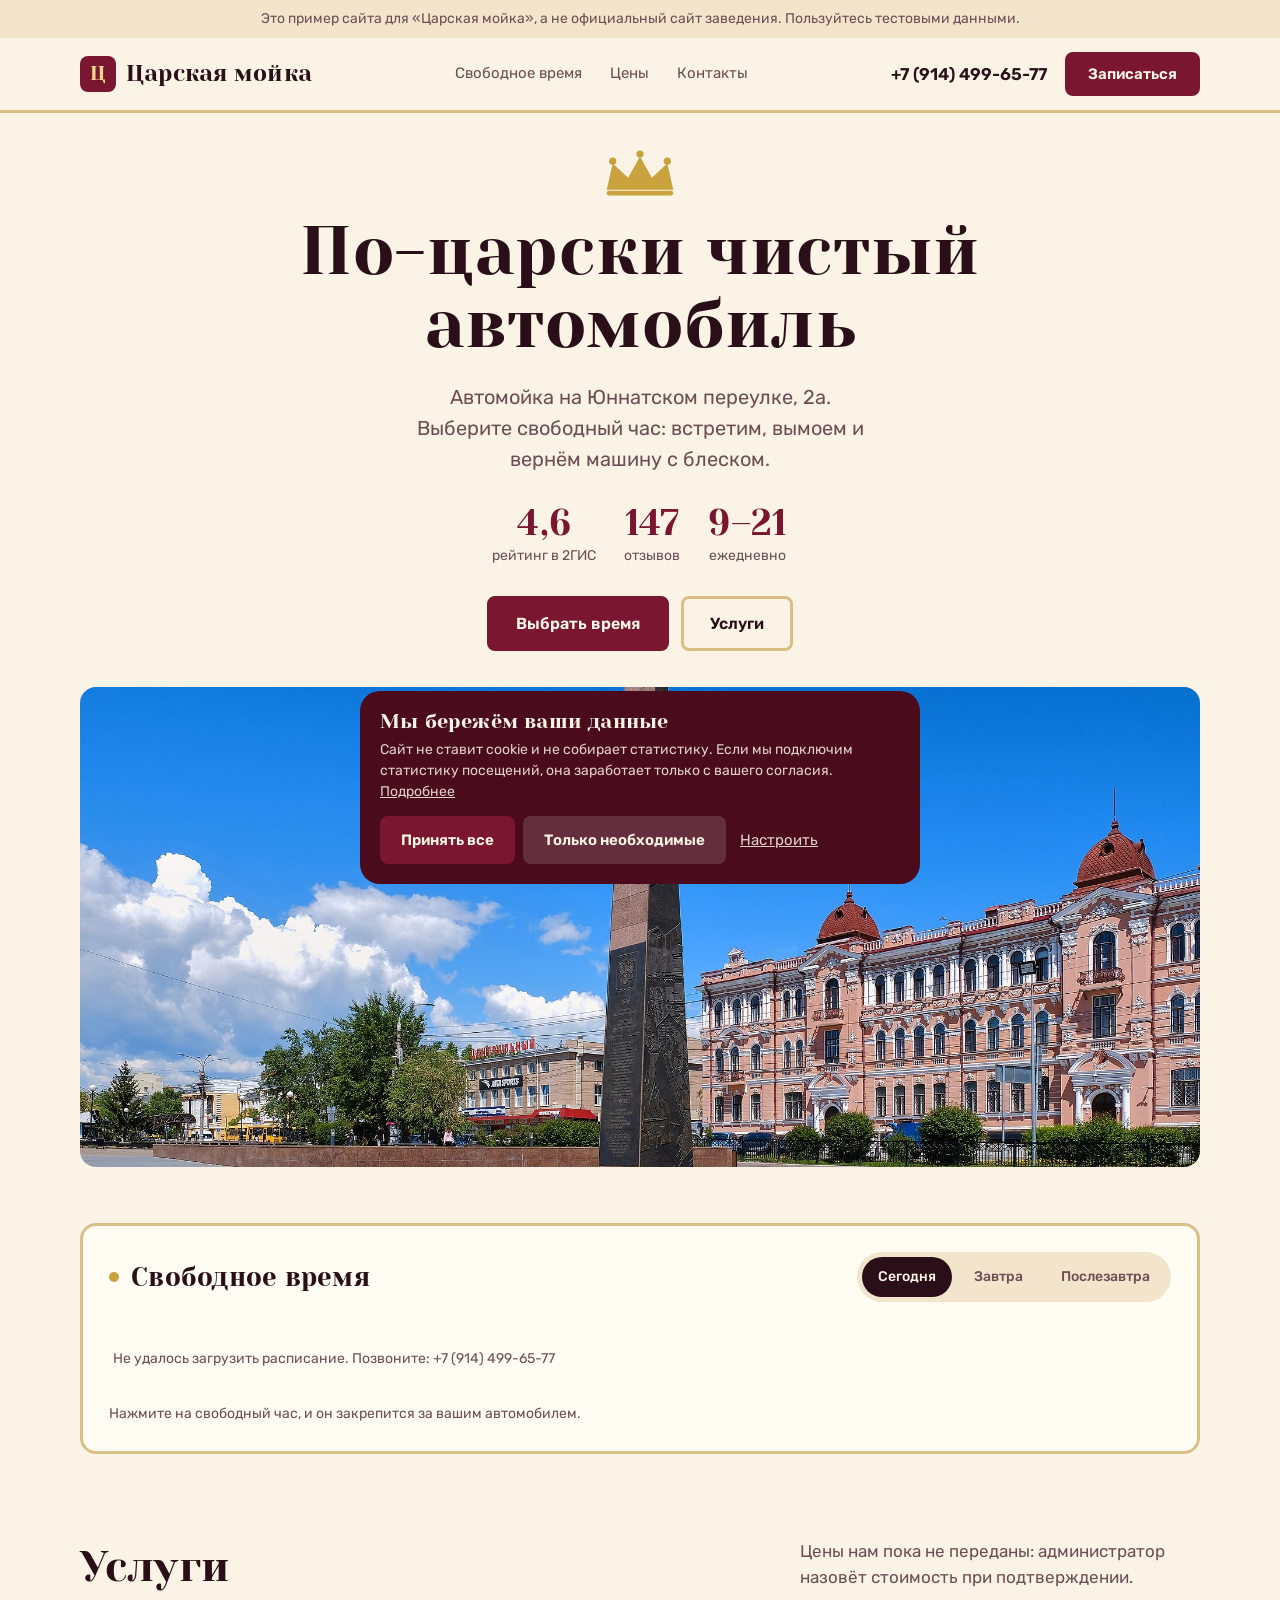
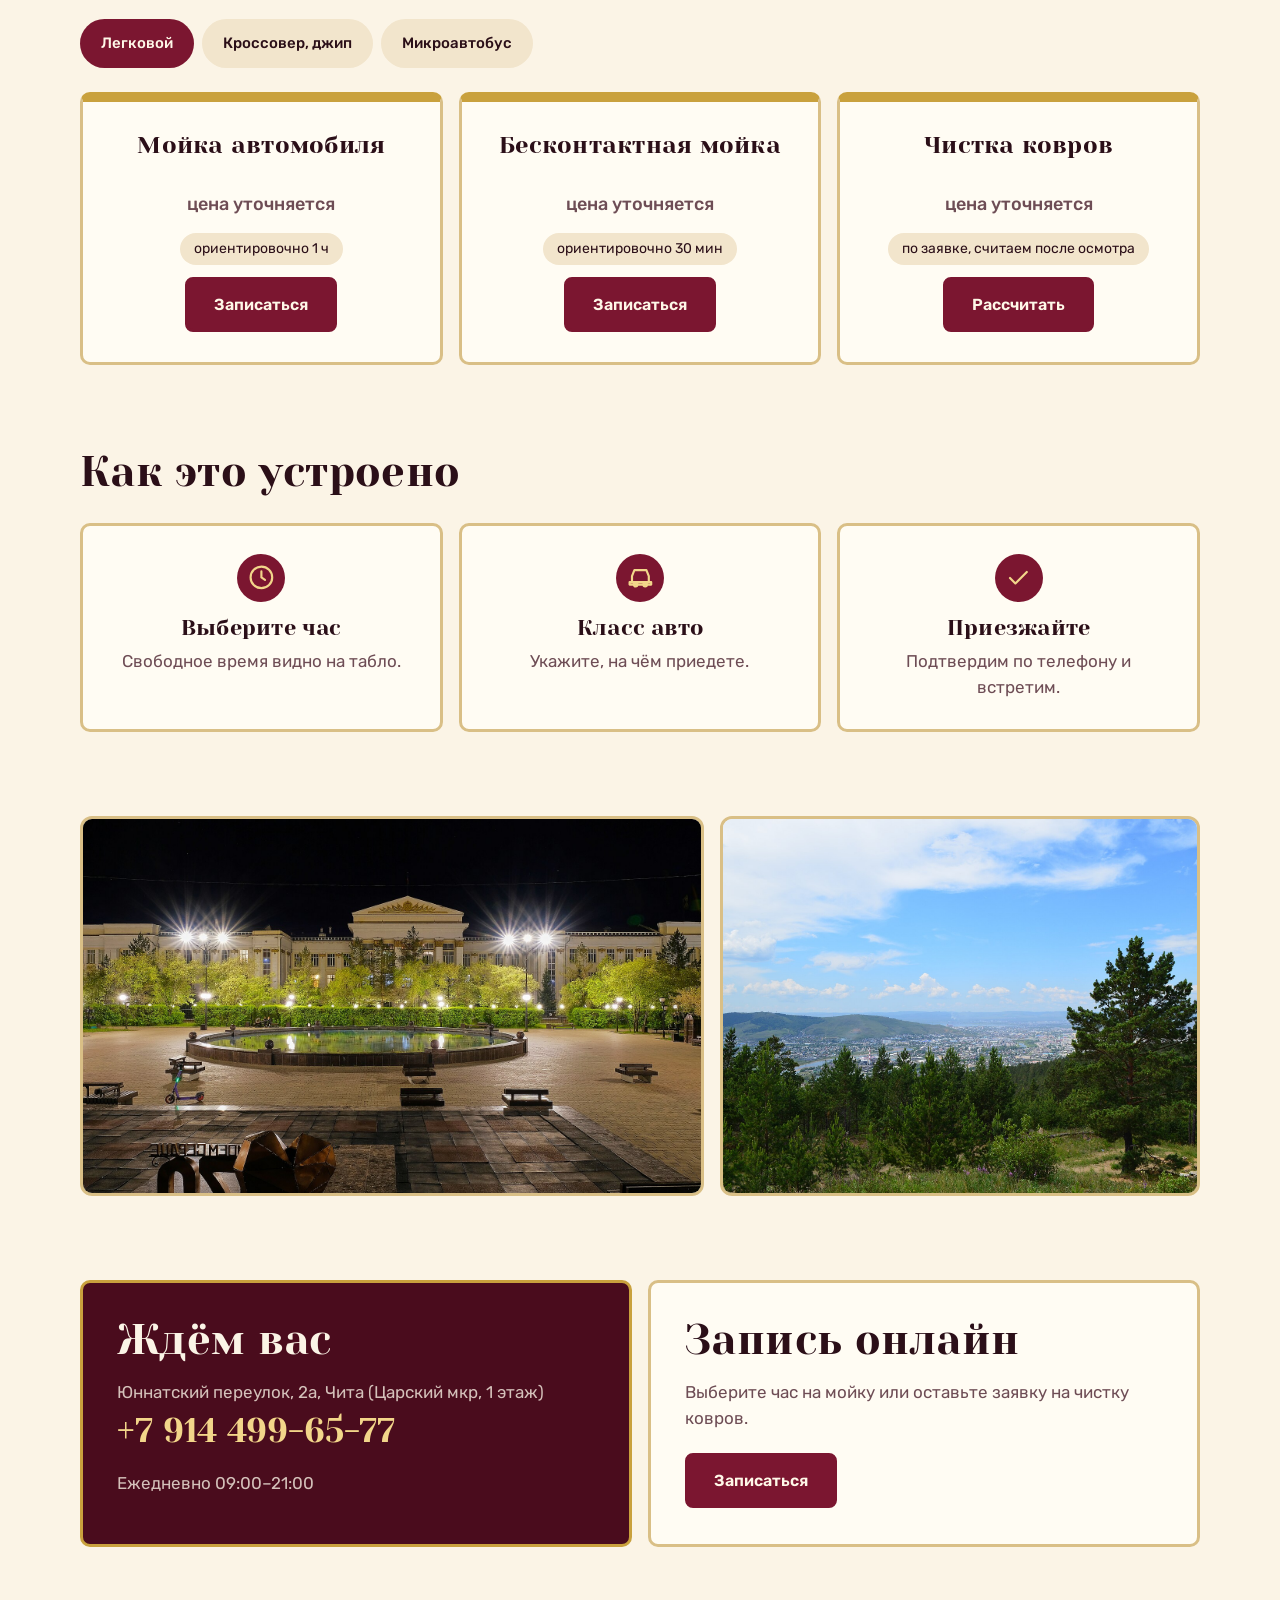
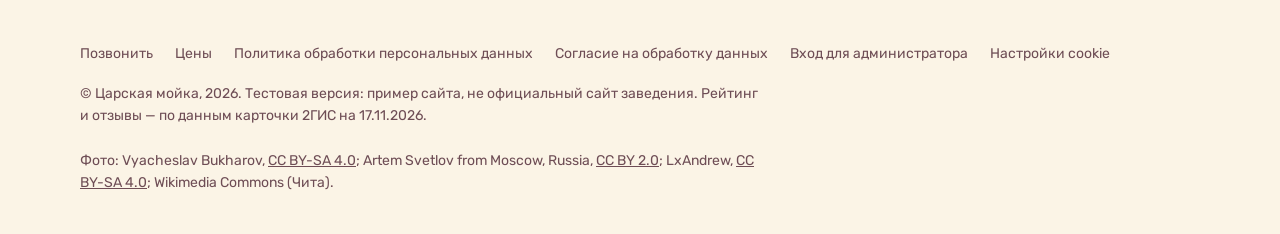
==== index.html @ 9b89b6b7 "Пример сайта с онлайн-записью Co-Authored-By: Claude Sonnet 5.5 <noreply@anthropic.com>" ====
<!DOCTYPE html>
<html lang="ru">
<head>
<meta name="robots" content="noindex">
<meta charset="utf-8">
<!-- Странице можно грузить только свои файлы, обращаться только к Worker и (после согласия на cookie) к Метрике -->
<meta http-equiv="Content-Security-Policy" content="default-src 'self'; script-src 'self' 'unsafe-inline' https://mc.yandex.ru https://yastatic.net; style-src 'self' 'unsafe-inline'; img-src 'self' data: https://mc.yandex.ru https://mc.yandex.com; font-src 'self'; connect-src 'self' https://tsarskaya-zayavki.kenny-ki.workers.dev https://mc.yandex.ru https://mc.yandex.com; frame-src 'none'; object-src 'none'; base-uri 'self'; form-action 'self'">
<meta name="referrer" content="strict-origin-when-cross-origin">
<meta name="viewport" content="width=device-width, initial-scale=1">
<title>Царская мойка в Чите — автомойка на Юннатском переулке, 2а</title>
<meta name="description" content="Царская мойка в Чите, Юннатский переулок, 2а. Мойка автомобиля, бесконтактная мойка, чистка ковров. Ежедневно с 9:00 до 21:00, запись онлайн.">
<meta name="theme-color" content="#fbf4e6">
<link rel="icon" href="data:image/svg+xml,%3Csvg%20xmlns%3D%22http%3A%2F%2Fwww.w3.org%2F2000%2Fsvg%22%20viewBox%3D%220%200%2064%2064%22%3E%3Crect%20width%3D%2264%22%20height%3D%2264%22%20rx%3D%2214%22%20fill%3D%22%237b1630%22%2F%3E%3Ctext%20x%3D%2232%22%20y%3D%2243%22%20text-anchor%3D%22middle%22%20font-size%3D%2230%22%20font-family%3D%22Arial%2Csans-serif%22%20font-weight%3D%22700%22%20fill%3D%22%23fff8e8%22%3E%D0%A6%3C%2Ftext%3E%3C%2Fsvg%3E">
<link rel="stylesheet" href="fonts/fonts.css">
<style>
:root{--bg:#fbf4e6;--surface:#fffcf3;--soft:#f2e5cc;--ink:#2b0f18;--mute:#6e4d55;--accent:#7b1630;--on-accent:#fff8e8;--accent-soft:#f3d9de;--line:#d9bf86;--dark:#4a0c1d;--on-dark:#fbf4e6;--live:#c9a13d;--scrim:rgba(43,15,24,.62);--ov:rgba(43,15,24,.5);--r:10px;--rs:8px;--rm:8px;--rl:16px;--rb:8px;--bw:3px;--dw:400;--dtrack:.01em;--dcase:none;--accent-h:#5f0f24;--accent-t:#7b1630;--live-a:#c9a13de6;--display:'Yeseva One',Georgia,serif;--text:Rubik,system-ui,sans-serif}
/* Общая основа сайтов «Чита»: всё управляется переменными темы. Оформление, шрифты и композицию каждый сайт задаёт сам. */
*{box-sizing:border-box;margin:0}
[hidden]{display:none!important}
html{scroll-behavior:smooth;scroll-padding-top:84px;-webkit-text-size-adjust:100%}
body{background:var(--bg);color:var(--ink);font:400 17px/1.55 var(--text);-webkit-font-smoothing:antialiased;overflow-x:hidden}
body.lock{overflow:hidden}
img{display:block;width:100%;height:100%;object-fit:cover}
a{color:inherit;text-decoration:none}
button,input,select,textarea{font:inherit;color:inherit}
:focus-visible{outline:3px solid var(--accent);outline-offset:3px}
::selection{background:var(--accent-soft)}
.skip{position:absolute;left:-9999px}.skip:focus{left:16px;top:8px;z-index:99;background:var(--ink);color:var(--bg);padding:8px 14px;border-radius:999px}
.wrap{max-width:1160px;margin:0 auto;padding:0 20px}
h1,h2,h3{font-family:var(--display);font-weight:var(--dw);letter-spacing:var(--dtrack);text-transform:var(--dcase);line-height:1.1}
h1{font-size:clamp(38px,6vw,68px)}
h2{font-size:clamp(28px,4vw,42px)}
.btn{display:inline-flex;align-items:center;justify-content:center;gap:8px;border:var(--bw) solid var(--accent);cursor:pointer;font:600 16px var(--text);padding:15px 26px;min-height:48px;border-radius:var(--rb);background:var(--accent);color:var(--on-accent);transition:transform .2s,background .2s,color .2s}
.btn:hover{background:var(--accent-h);border-color:var(--accent-h);transform:translateY(-2px)}
.btn:disabled{opacity:.6;cursor:default;transform:none}
.btn.soft{background:transparent;color:var(--ink);border-color:var(--line)}
.btn.soft:hover{background:var(--soft);border-color:var(--ink)}
.live{display:inline-block;width:10px;height:10px;border-radius:50%;background:var(--live);animation:pulse 2s infinite;flex:none}
@keyframes pulse{0%{box-shadow:0 0 0 0 var(--live-a)}70%,100%{box-shadow:0 0 0 10px transparent}}
.ic{width:1.2em;height:1.2em;fill:none;stroke:currentColor;stroke-width:1.8;stroke-linecap:round;stroke-linejoin:round;flex:none}

/* плашка тестовой версии */
.demo{background:var(--soft);font-size:14px;text-align:center;padding:8px 20px;color:var(--mute)}

/* шапка */
header{position:sticky;top:0;z-index:40;background:var(--bg)}
.nav{display:flex;align-items:center;justify-content:space-between;height:72px;gap:16px}
.logo{display:flex;align-items:center;gap:10px;font:var(--dw) 24px var(--display);text-transform:var(--dcase);letter-spacing:var(--dtrack)}
.logo i{min-width:36px;height:36px;padding:0 6px;border-radius:var(--rm);background:var(--accent);color:var(--on-accent);display:grid;place-items:center;font-style:normal;font-size:17px;position:relative}
nav{display:flex;gap:28px;color:var(--mute);font-size:15px}
nav a:hover{color:var(--ink)}
.nav-r{display:flex;align-items:center;gap:18px}
.nav-r .btn{padding:10px 20px;font-size:15px;min-height:44px}
.tel{font-weight:600}
@media(max-width:860px){nav{display:none}}
@media(max-width:520px){.tel{display:none}}

/* общие блоки */
main section,main .board{margin-bottom:84px}
.head{display:flex;justify-content:space-between;align-items:end;gap:20px;flex-wrap:wrap;margin-bottom:28px}
.head p{color:var(--mute);max-width:400px}

/* первый экран: варианты */
.hero{padding:36px 0 56px}
.hero .lead{color:var(--mute);font-size:19px;margin:20px 0 30px;max-width:480px}
.hero .cta{display:flex;gap:12px;flex-wrap:wrap}
.hero .pic{overflow:hidden;background:var(--soft);border-radius:var(--rl)}
.hero.v-split{display:grid;grid-template-columns:1.05fr .95fr;gap:40px;align-items:center}
.hero.v-split .pic{aspect-ratio:4/3.4}
@media(max-width:820px){.hero.v-split{grid-template-columns:1fr;padding-top:12px;gap:24px}.hero.v-split .pic{order:-1;aspect-ratio:16/11}}
.hero.v-full{position:relative;display:grid;align-items:end;min-height:min(78vh,640px);padding:0;border-radius:var(--rl);overflow:hidden;color:var(--on-dark);margin-top:8px}
.hero.v-full{margin-bottom:56px}
.hero.v-full .pic{position:absolute;inset:0;border-radius:0}
.hero.v-full .pic::after{content:"";position:absolute;inset:0;background:var(--ov)}
.hero.v-full .in{position:relative;z-index:1;padding:clamp(24px,5vw,56px);max-width:760px}
.hero.v-full .lead{color:inherit;opacity:.9}
.hero.v-center{text-align:center}
.hero.v-center .in{max-width:800px;margin:0 auto 36px}
.hero.v-center .lead{margin-left:auto;margin-right:auto}
.hero.v-center .cta{justify-content:center}
.hero.v-center .pic{aspect-ratio:21/9}
@media(max-width:700px){.hero.v-center .pic{aspect-ratio:4/3}}

/* свободное время */
.board{background:var(--soft);border-radius:var(--rl);padding:26px}
.board-top{display:flex;justify-content:space-between;align-items:center;gap:16px;flex-wrap:wrap;margin-bottom:18px}
.board h2{font-size:26px;display:flex;align-items:center;gap:12px}
.tabs{display:flex;gap:6px;background:var(--surface);padding:5px;border-radius:999px;overflow-x:auto;scrollbar-width:none}
.tabs button{border:0;background:none;cursor:pointer;font-weight:500;font-size:14px;min-height:40px;padding:8px 16px;border-radius:999px;color:var(--mute);white-space:nowrap}
.tabs button[aria-pressed="true"]{background:var(--ink);color:var(--bg)}
/* все часы в одной строке: на компьютере делят ширину поровну, на узком экране лента листается (колёсико, перетаскивание, полоса прокрутки) */
.hours{--hg:10px;display:flex;flex-wrap:nowrap;gap:var(--hg);overflow-x:auto;scrollbar-width:thin;padding-bottom:6px;cursor:grab;-webkit-overflow-scrolling:touch}
.hours > .hour{flex:1 1 0;min-width:68px;max-width:130px}
.hours > .hour:first-child{margin-left:auto}
.hours > .hour:last-child{margin-right:auto}
.hours.drag{cursor:grabbing}
.hours.drag .hour{pointer-events:none}
.hour{border:0;font:600 18px var(--display);letter-spacing:.5px;padding:16px 0;border-radius:var(--rs);text-align:center;background:transparent;color:var(--mute);opacity:.75}
.hour.busy{text-decoration:line-through}
.hour.past{opacity:.4} /* прошедший час: бледный, без зачёркивания — не путать с занятым */
.hour.wait{text-decoration:none}
.hour.free{background:var(--surface);color:var(--accent-t);cursor:pointer;opacity:1;transition:transform .2s,background .2s,color .2s}
.hour.free:hover,.hour.free:focus-visible{background:var(--accent);color:var(--on-accent);transform:translateY(-3px)}
.board .note{margin-top:14px;color:var(--mute);font-size:14px}
.hours > p,.hours > .wait:only-child{flex:1 1 100%;max-width:none;margin:0;text-align:left;padding:16px 4px;margin:0;font:400 16px var(--text);text-decoration:none}
@media(max-width:600px){.board{padding:20px 16px}}
/* вид табло: rows — прямоугольные клетки с жирной рамкой, bar — сплошная шкала */
[data-bstyle="rows"] .hour{border:var(--bw) solid var(--ink);border-radius:var(--rs);opacity:1;color:var(--mute)}
[data-bstyle="rows"] .hour.free{border-color:var(--ink)}
[data-bstyle="rows"] .hour.past,[data-bstyle="rows"] .hour.busy{border-color:var(--line)}
[data-bstyle="bar"] .hours{--hg:0px;border:var(--bw) solid var(--ink);border-radius:var(--rs);padding-bottom:0;background:var(--surface)}
[data-bstyle="bar"] .hour{border-radius:0;border-right:var(--bw) solid var(--line);padding:18px 0}
[data-bstyle="bar"] .hour.free{background:var(--accent);color:var(--on-accent)}
[data-bstyle="bar"] .hour.free:hover{background:var(--ink);color:var(--bg);transform:none}

/* цены */
.chips{display:flex;gap:8px;flex-wrap:wrap;margin-bottom:24px}
.chips button{border:var(--bw) solid transparent;cursor:pointer;font-weight:500;font-size:15px;min-height:44px;padding:10px 18px;border-radius:999px;background:var(--soft);transition:background .2s}
.chips button:hover{background:var(--line)}
.chips button[aria-pressed="true"]{background:var(--accent);color:var(--on-accent)}
.plans{display:grid;grid-template-columns:repeat(auto-fit,minmax(var(--plan-min,280px),1fr));gap:16px}
.plan{border-radius:var(--r);padding:30px;background:var(--soft);display:flex;flex-direction:column;gap:12px}
.plan.alt{background:var(--accent-soft)}
.plan h3{font-size:24px}
.plan .price{font:var(--dw) 46px/1.1 var(--display);letter-spacing:var(--dtrack)}
.plan .price .cur{font-size:.5em;color:var(--mute)}
.plan .price .from{font-size:.4em;color:var(--mute);margin-right:2px}
.plan .price .ask{font:500 20px var(--text);color:var(--mute);letter-spacing:0;text-transform:none}
.plan p{color:var(--mute)}
.plan .time{display:inline-block;align-self:flex-start;background:var(--surface);border-radius:999px;padding:5px 14px;font-size:14px}
.plan .btn{align-self:flex-start;margin-top:auto}
@media(max-width:700px){.plan{padding:24px}}
/* list и table — прайс строками */
[data-plans="list"] .plans,[data-plans="table"] .plans{grid-template-columns:1fr;gap:0}
[data-plans="list"] .plan,[data-plans="table"] .plan{display:grid;grid-template-columns:minmax(0,1fr) auto auto;grid-template-areas:"h pr b" "p t b";align-items:center;gap:4px 28px;padding:22px 0;border-radius:0;background:none;border-bottom:var(--bw) solid var(--line)}
[data-plans="list"] .plan.alt,[data-plans="table"] .plan.alt{background:none}
[data-plans="list"] .plan h3,[data-plans="table"] .plan h3{grid-area:h;font-size:22px}
[data-plans="list"] .plan p,[data-plans="table"] .plan p{grid-area:p}
[data-plans="list"] .plan .price,[data-plans="table"] .plan .price{grid-area:pr;font-size:32px;text-align:right}
[data-plans="list"] .plan .time,[data-plans="table"] .plan .time{grid-area:t;justify-self:end;background:none;padding:0;color:var(--mute)}
[data-plans="list"] .plan .btn,[data-plans="table"] .plan .btn{grid-area:b;align-self:center;margin:0}
[data-plans="table"] .plans{border:var(--bw) solid var(--ink);border-radius:var(--r);overflow:hidden;background:var(--surface)}
[data-plans="table"] .plan{padding:20px 24px;border-bottom:var(--bw) solid var(--ink)}
[data-plans="table"] .plan:last-child{border-bottom:0}
@media(max-width:700px){
  [data-plans="list"] .plan,[data-plans="table"] .plan{grid-template-columns:minmax(0,1fr);grid-template-areas:"h" "p" "pr" "t" "b";gap:6px}
  [data-plans="list"] .plan .price,[data-plans="table"] .plan .price,[data-plans="list"] .plan .time,[data-plans="table"] .plan .time{text-align:left;justify-self:start}
  [data-plans="table"] .plan{padding:18px}
}

/* допуслуги */
.extras{display:grid;grid-template-columns:.9fr 1.1fr;gap:16px}
.extras .pic{border-radius:var(--r);overflow:hidden;min-height:340px}
.list{background:var(--soft);border-radius:var(--r);padding:12px 26px 20px}
.list h3{font-size:22px;margin:16px 0 4px}
.list ul{list-style:none;padding:0}
.list li{display:grid;grid-template-columns:1fr auto;gap:2px 12px;padding:10px 0}
.list li b{font-weight:600;white-space:nowrap}
.list li small{grid-column:1/-1;color:var(--mute);font-size:14px}
@media(max-width:820px){.extras{grid-template-columns:1fr}.extras .pic{min-height:220px}}

/* как это работает */
.steps{display:grid;grid-template-columns:repeat(3,1fr);gap:16px}
.step{background:var(--soft);border-radius:var(--r);padding:28px}
.step i{width:48px;height:48px;border-radius:var(--rm);background:var(--accent-soft);color:var(--accent-t);display:grid;place-items:center;margin-bottom:16px;font-style:normal;font-size:24px}
.step h3{font-size:22px;margin-bottom:8px}
.step p{color:var(--mute)}
@media(max-width:700px){.steps{grid-template-columns:1fr}}

/* фото */
.strip{display:grid;grid-template-columns:1.3fr 1fr;grid-template-rows:380px;gap:16px}
.strip.three{grid-template-columns:1.2fr 1fr 1fr}
.strip figure{border-radius:var(--r);overflow:hidden}
@media(max-width:700px){.strip,.strip.three{grid-template-columns:1fr;grid-template-rows:none}.strip figure{aspect-ratio:16/10}}

/* контакты */
.contact{display:grid;grid-template-columns:1fr 1fr;gap:16px}
.card{border-radius:var(--r);padding:34px;background:var(--soft)}
.card.dark{background:var(--dark);color:var(--on-dark)}
.card.dark p{opacity:.78}
.card.dark a:hover{text-decoration:underline;text-underline-offset:4px}
.card h2{margin-bottom:16px}
.card .big{font:var(--dw) 34px/1.2 var(--display);display:block;margin:6px 0 18px}
.card .txt{color:var(--mute);margin-bottom:22px}
.card .links{display:flex;gap:14px;flex-wrap:wrap;margin-top:14px}
.card .links a{text-decoration:underline;text-underline-offset:4px}
@media(max-width:700px){.contact{grid-template-columns:1fr}.card{padding:26px}}

/* подвал */
footer{padding:12px 0 40px;color:var(--mute);font-size:14px}
footer .lnk{display:flex;flex-wrap:wrap;gap:8px 22px;margin-bottom:18px}
footer .lnk a:hover,footer .lnk button:hover{color:var(--ink)}
footer .legal{display:flex;justify-content:space-between;gap:24px;flex-wrap:wrap}
footer .legal p{max-width:680px}
footer .legal a{text-decoration:underline}
.cclink{font:inherit;color:inherit;background:none;border:0;padding:0;cursor:pointer}

/* запись: выезжающая панель */
#book{position:fixed;inset:0;z-index:60;visibility:hidden;transition:visibility 0s .38s}
#book.open{visibility:visible;transition:none}
.ovl{position:absolute;inset:0;background:var(--scrim);opacity:0;transition:opacity .3s}
#book.open .ovl{opacity:1}
.drawer{position:absolute;top:0;right:0;bottom:0;width:min(500px,100%);background:var(--surface);color:var(--ink);border-radius:var(--rl) 0 0 var(--rl);overflow:hidden;display:flex;flex-direction:column;transform:translateX(100%);transition:transform .38s cubic-bezier(.2,.8,.2,1)}
#book.open .drawer{transform:none}
@media(max-width:520px){.drawer{border-radius:0}}
.dh{display:flex;align-items:center;justify-content:space-between;padding:18px 24px;background:var(--soft)}
.dh h2{font-size:28px;display:flex;align-items:center;gap:10px}
.dh h2:focus{outline:none}
.x{width:46px;height:46px;border:0;border-radius:50%;background:var(--surface);cursor:pointer;display:grid;place-items:center;transition:background .2s}
.x:hover{background:var(--accent-soft)}
.x svg{width:20px;height:20px;stroke:var(--ink);stroke-width:2;fill:none}
.db{flex:1;overflow-y:auto;padding:24px;overscroll-behavior:contain}
#f{display:grid;gap:20px}
#f label,.field{display:grid;gap:8px}
.lbl{font-weight:600}
#f select,#f input:not([type=checkbox]),#f textarea{width:100%;min-height:52px;padding:12px 16px;border:var(--bw) solid transparent;border-radius:var(--rs);background:var(--soft);color:var(--ink);font-size:16px}
#f textarea{min-height:92px;resize:vertical}
#f select{-webkit-appearance:none;appearance:none;padding-right:44px;background:var(--soft) url("data:image/svg+xml,%3Csvg xmlns='http://www.w3.org/2000/svg' viewBox='0 0 24 24' fill='none' stroke='%23888' stroke-width='2'%3E%3Cpath d='m6 9 6 6 6-6'/%3E%3C/svg%3E") no-repeat right 14px center/18px}
#f select option{background:var(--surface);color:var(--ink)}
#f select:focus,#f input:not([type=checkbox]):focus,#f textarea:focus{outline:2px solid var(--accent);outline-offset:0}
input::placeholder,textarea::placeholder{color:var(--mute)}
.hint{font-size:14px;color:var(--mute)}
details.more summary{cursor:pointer;color:var(--accent-t);font-weight:600;list-style:none;display:flex;align-items:center;gap:8px;min-height:44px}
details.more summary::-webkit-details-marker{display:none}
details.more summary::before{content:"+";width:26px;height:26px;border-radius:50%;background:var(--accent-soft);display:grid;place-items:center;transition:transform .2s}
details.more[open] summary::before{transform:rotate(45deg)}
.ex{display:grid;gap:2px;margin-top:6px}
.ex label{display:grid!important;grid-template-columns:22px 1fr auto;align-items:center;gap:12px!important;min-height:44px;cursor:pointer}
.ex input{width:20px;height:20px;accent-color:var(--accent)}
.ex b{font-weight:600;white-space:nowrap}
.sum{display:flex;justify-content:space-between;align-items:center;gap:12px;padding:16px 18px;border-radius:var(--rs);background:var(--accent-soft)}
.sum small{display:block;color:var(--mute);font-size:13px}
.sum b.ask{font:600 18px var(--text);text-transform:none;letter-spacing:0;text-align:right;white-space:normal}
.sum b{font:var(--dw) 28px/1 var(--display);text-transform:none;white-space:nowrap}
#f > *,#f .field > *{min-width:0} /* иначе сетка формы растягивается по ленте дней и лента не листается */
#f{grid-template-columns:minmax(0,1fr)}
.ddw{position:relative;min-width:0}
.dd{display:flex;gap:8px;overflow-x:auto;padding-bottom:4px;scrollbar-width:none;scroll-behavior:smooth;cursor:grab}
.dd.drag{cursor:grabbing;scroll-behavior:auto}
.dd.drag button{pointer-events:none}
.ddn{position:absolute;top:50%;transform:translateY(calc(-50% - 2px));z-index:2;width:44px;height:44px;border:0;border-radius:50%;background:var(--ink);color:var(--bg);display:grid;place-items:center;cursor:pointer;transition:background .2s}
.ddn:hover{background:var(--accent);color:var(--on-accent)}
.ddn svg{width:18px;height:18px;fill:none;stroke:currentColor;stroke-width:2.4;stroke-linecap:round;stroke-linejoin:round}
.ddn.prev{left:-6px}.ddn.next{right:-6px}
.dd button{flex:0 0 auto;border:0;cursor:pointer;background:var(--soft);border-radius:var(--rs);padding:10px 14px;min-width:66px;min-height:56px;font-size:13px;color:var(--mute);transition:background .2s}
.dd button b{display:block;font:var(--dw) 20px var(--display);color:var(--ink)}
.dd button.on{background:var(--ink);color:var(--bg)}
.dd button.on b{color:var(--bg)}
.picked{margin-bottom:10px;color:var(--mute);font-size:14px}
.slots{display:grid;grid-template-columns:repeat(auto-fill,minmax(84px,1fr));gap:8px}
.slot{min-height:46px;border:0;border-radius:999px;background:var(--soft);cursor:pointer;font:600 16px var(--display);letter-spacing:.4px;transition:background .15s}
.slot:hover{background:var(--accent-soft)}
.slot.on{background:var(--accent);color:var(--on-accent)}
.consent{grid-template-columns:22px 1fr!important;align-items:start;font-size:14px;color:var(--mute)}
.consent input{width:20px;height:20px;margin-top:2px;accent-color:var(--accent)}
.consent a{color:var(--accent-t);text-decoration:underline}
.ok{display:none;text-align:center;padding:40px 10px}
.ok i{width:72px;height:72px;border-radius:50%;background:var(--accent-soft);display:grid;place-items:center;margin:0 auto 18px;font-style:normal;font-size:32px;color:var(--accent-t)}
.ok h3{font-size:28px;margin-bottom:10px}
.ok p{color:var(--mute);margin-bottom:24px}
.err{display:none;margin-top:16px;padding:14px 16px;border-radius:var(--rs);background:#fbe4de;color:#8a2a1c}
.hp{position:absolute;left:-9999px;width:1px;height:1px;overflow:hidden}

/* согласие на cookie: показывается при первом визите; до ответа ничего не загружается */
.cc{position:fixed;left:16px;right:16px;bottom:calc(16px + env(safe-area-inset-bottom));z-index:50;max-width:560px;margin:0 auto;padding:20px;border-radius:20px;background:var(--dark);color:var(--on-dark);font-size:14px;line-height:1.5}
.cc h3{font-size:20px;margin-bottom:6px;display:flex;align-items:center;gap:10px}
.cc p{opacity:.85}
.cc a{text-decoration:underline}
.cc .opts{display:none;margin-top:14px;gap:8px}
.cc.more .opts{display:grid}
.cc .opt{display:grid;grid-template-columns:22px 1fr;gap:10px;align-items:start;padding:12px 14px;border-radius:14px;background:rgba(255,255,255,.1);cursor:pointer}
.cc .opt input{width:20px;height:20px;margin-top:1px;accent-color:var(--accent)}
.cc .opt b{display:block;font-weight:600}
.cc .opt span{opacity:.75}
.cc .row{display:flex;flex-wrap:wrap;gap:8px;margin-top:14px}
.cc .btn{padding:11px 18px;font-size:15px}
.cc .btn.ghost{background:rgba(255,255,255,.14);color:inherit;border-color:transparent}
.cc .btn.ghost:hover{background:rgba(255,255,255,.24)}
.cc .lnkbtn{background:none;border:0;color:inherit;opacity:.85;text-decoration:underline;cursor:pointer;padding:11px 6px;font-size:15px}
@media(max-width:520px){.cc{left:10px;right:10px;padding:18px}.cc .row .btn{flex:1 1 auto}}

@media (prefers-reduced-motion:reduce){
  html{scroll-behavior:auto}
  .drawer,.ovl{transition:none}
  .live{animation:none}
  .btn:hover,.hour.free:hover{transform:none}
}

/* цифры из карточки 2ГИС под заголовком */
.facts{display:flex;gap:28px;flex-wrap:wrap;list-style:none;padding:0;margin:0 0 30px}
.facts li{font-size:14px;color:var(--mute)}
.facts b{display:block;font:var(--dw) 36px/1 var(--display);letter-spacing:var(--dtrack);color:var(--ink);margin-bottom:4px}
.hero.v-full .facts li{color:inherit;opacity:.85}
.hero.v-full .facts b{color:inherit}

/* ---- оформление «Царская мойка» ---- */

.logo{font-size:23px}
.logo i{background:var(--accent);color:#f2d68a;font:400 20px var(--display);border-radius:8px}
header{border-bottom:3px solid var(--line)}
h1{font-size:clamp(38px,5.6vw,68px);line-height:1.08}
.crown{display:block;width:76px;height:48px;margin:0 auto 18px;fill:var(--live)}
.hero .lead{font-size:20px}
.facts{justify-content:center}
.facts b{color:var(--accent)}
.btn{border-radius:8px}
.board{background:var(--surface);border:3px solid var(--line)}
.tabs{background:var(--soft)}
[data-bstyle="rows"] .hour{border-color:var(--line);border-radius:8px}
[data-bstyle="rows"] .hour.free{border-color:var(--accent);color:var(--accent)}
[data-bstyle="rows"] .hour.free:hover{background:var(--accent);color:#fff8e8}
.plan{background:var(--surface);border:3px solid var(--line);border-top:10px solid var(--live);text-align:center;align-items:center}
.plan.alt{background:var(--surface)}
.plan .btn,.plan .time{align-self:center}
.plan .price{color:var(--accent)}
.plan .time{background:var(--soft)}
.plan .price .ask{font:500 18px var(--text);color:var(--mute)}
.step{background:var(--surface);border:3px solid var(--line);text-align:center}
.step i{margin:0 auto 14px;background:var(--accent);color:#f2d68a;border-radius:50%}
.strip figure{border:3px solid var(--line);border-radius:12px}
.card{background:var(--surface);border:3px solid var(--line)}
.card.dark{background:var(--dark);border-color:var(--live)}
.card .big{color:#f2d68a}
.dh h2,.board h2{font-family:var(--display)}

</style>
</head>
<body data-plans="cards" data-bstyle="rows">
<a class="skip" href="#tablo">Перейти к записи</a>
<div class="demo" role="note">Это пример сайта для «Царская мойка», а не официальный сайт заведения. Пользуйтесь тестовыми данными.</div>

<header>
  <div class="wrap nav">
    <a class="logo" href="#" aria-label="Царская мойка, наверх"><i aria-hidden="true">Ц</i>Царская мойка</a>
    <nav aria-label="Разделы"><a href="#tablo" data-board>Свободное время</a><a href="#ceny">Цены</a><a data-extras href="#dop">Дополнительно</a><a href="#kontakty">Контакты</a></nav>
    <div class="nav-r">
      <a class="tel" id="h-tel" href="tel:+79144996577">+7 (914) 499-65-77</a>
      <button class="btn" type="button" data-book>Записаться</button>
    </div>
  </div>
</header>

<main class="wrap">
  <div class="hero v-center"><div class="in"><svg class="crown" viewBox="0 0 64 40" aria-hidden="true"><path d="M4 34l5-22 13 12L32 6l10 18 13-12 5 22z"/><rect x="4" y="35" width="56" height="4" rx="2"/><circle cx="9" cy="10" r="3"/><circle cx="32" cy="4" r="3"/><circle cx="55" cy="10" r="3"/></svg><h1>По-царски чистый автомобиль</h1><p class="lead">Автомойка на Юннатском переулке, 2а. Выберите свободный час: встретим, вымоем и вернём машину с блеском.</p><ul class="facts"><li><b>4,6</b>рейтинг в 2ГИС</li><li><b>147</b>отзывов</li><li><b>9–21</b>ежедневно</li></ul><div class="cta"><a class="btn" href="#tablo">Выбрать время</a><a class="btn soft" href="#ceny">Услуги</a></div></div><div class="pic"><img src="img/stele.jpg" width="1600" height="1000" alt="Памятник-стела и розовое здание на площади в Чите" fetchpriority="high"></div></div>
  <div class="board" id="tablo" data-board role="region" aria-labelledby="h-tablo"><div class="board-top"><h2 id="h-tablo"><span class="live" aria-hidden="true"></span>Свободное время</h2><div class="tabs" id="days-tabs" aria-label="День"></div></div><div class="hours" id="rows" aria-live="polite"><span class="hour wait">Загружаем…</span></div><noscript><p class="note">Расписание видно с включённым JavaScript. Записаться можно по телефону +7 (914) 499-65-77.</p></noscript><p class="note" id="board-note">Нажмите на свободный час, и он закрепится за вашим автомобилем.</p></div>
  <section id="ceny" aria-labelledby="h-ceny"><div class="head"><h2 id="h-ceny">Услуги</h2><p>Цены нам пока не переданы: администратор назовёт стоимость при подтверждении.</p></div><div class="chips" id="chips" aria-label="Класс автомобиля"></div><div class="plans" id="plans"></div></section>
  <section aria-labelledby="h-how"><div class="head"><h2 id="h-how">Как это устроено</h2></div><div class="steps"><div class="step"><i aria-hidden="true"><svg class="ic" viewBox="0 0 24 24" aria-hidden="true"><circle cx="12" cy="12" r="9"/><path d="M12 7v5l3 2"/></svg></i><h3>Выберите час</h3><p>Свободное время видно на табло.</p></div><div class="step"><i aria-hidden="true"><svg class="ic" viewBox="0 0 24 24" aria-hidden="true"><path d="M5 16V11l2-5h10l2 5v5"/><path d="M3 16h18v2H3z"/><circle cx="8" cy="18" r="1.5"/><circle cx="16" cy="18" r="1.5"/></svg></i><h3>Класс авто</h3><p>Укажите, на чём приедете.</p></div><div class="step"><i aria-hidden="true"><svg class="ic" viewBox="0 0 24 24" aria-hidden="true"><path d="M5 12.5l4.5 4.5L19 7.5"/></svg></i><h3>Приезжайте</h3><p>Подтвердим по телефону и встретим.</p></div></div></section>
  <section aria-label="Чита"><div class="strip"><figure><img src="img/lenin.jpg" width="1600" height="1000" alt="Ночная площадь с фонтаном в Чите" loading="lazy"></figure><figure><img src="img/batareya.jpg" width="1600" height="1000" alt="Вид на Читу с сопки" loading="lazy"></figure></div></section>
  <section id="kontakty" aria-labelledby="h-kont"><div class="contact"><div class="card dark"><h2 id="h-kont">Ждём вас</h2><p><a id="c-addr" href="#" target="_blank" rel="noopener">Юннатский переулок, 2а, Чита (Царский мкр, 1 этаж)</a></p><a class="big" id="c-tel" href="#"></a><p id="c-hrs"></p><div class="links" id="c-links"></div></div><div class="card"><h2>Запись онлайн</h2><p class="txt">Выберите час на мойку или оставьте заявку на чистку ковров.</p><button class="btn" type="button" data-book>Записаться</button></div></div></section>
</main>

<footer>
  <div class="wrap">
    <div class="lnk" id="foot-lnk">
      <a href="tel:+79144996577">Позвонить</a>
      <a href="#ceny">Цены</a>
      <a href="privacy.html">Политика обработки персональных данных</a>
      <a href="soglasie.html">Согласие на обработку данных</a>
      <a href="admin.html">Вход для администратора</a>
    </div>
    <div class="legal">
      <p>© <span id="fbrand">Царская мойка</span>, 2026. Тестовая версия: пример сайта, не официальный сайт заведения. Рейтинг и отзывы — по данным карточки 2ГИС на 17.11.2026.</p>
      <p>Фото: Vyacheslav Bukharov, <a href="https://creativecommons.org/licenses/by-sa/4.0" target="_blank" rel="noopener">CC BY-SA 4.0</a>; Artem Svetlov from Moscow, Russia, <a href="https://creativecommons.org/licenses/by/2.0" target="_blank" rel="noopener">CC BY 2.0</a>; LxAndrew, <a href="https://creativecommons.org/licenses/by-sa/4.0" target="_blank" rel="noopener">CC BY-SA 4.0</a>; Wikimedia Commons (Чита).</p>
    </div>
  </div>
</footer>

<div id="book">
  <div class="ovl" id="ovl"></div>
  <aside class="drawer" id="drawer" role="dialog" aria-modal="true" aria-labelledby="dtitle" aria-hidden="true">
    <div class="dh">
      <h2 id="dtitle" tabindex="-1"><span class="live" aria-hidden="true"></span><span id="dtitle-t" data-book="Запись">Запись</span></h2>
      <button class="x" type="button" id="dclose" aria-label="Закрыть"><svg viewBox="0 0 24 24" aria-hidden="true"><path d="M6 6l12 12M18 6 6 18"/></svg></button>
    </div>
    <div class="db">
      <form id="f">
        <label id="lvl-wrap"><span class="lbl">Класс автомобиля</span><select name="level" id="level"></select></label>
        <label><span class="lbl">Услуга</span><select name="service" id="svc"></select></label>
        <details class="more only-book" id="more"><summary>Добавить услуги</summary><div class="ex" id="ex"></div></details>
        <p class="sum" id="sum"></p>
        <div class="field only-book"><span class="lbl">День</span><div class="ddw"><button class="ddn prev" type="button" id="dd-prev" aria-label="Предыдущие дни" hidden><svg viewBox="0 0 24 24" aria-hidden="true"><path d="m15 6-6 6 6 6"/></svg></button><div class="dd" id="days"></div><button class="ddn next" type="button" id="dd-next" aria-label="Следующие дни" hidden><svg viewBox="0 0 24 24" aria-hidden="true"><path d="m9 6 6 6-6 6"/></svg></button></div></div>
        <div class="field only-book"><span class="lbl">Время</span><div id="times" aria-live="polite"></div></div>
        <label class="only-req" hidden><span class="lbl">Автомобиль</span><input name="car" maxlength="80" autocomplete="off" placeholder="Марка и модель"></label>
        <label class="only-req" hidden><span class="lbl">Что нужно сделать</span><textarea name="comment" maxlength="300" placeholder="Коротко опишите задачу (необязательно)"></textarea></label>
        <label><span class="lbl">Имя</span><input name="name" required autocomplete="given-name" maxlength="40" placeholder="Как к вам обращаться"></label>
        <label><span class="lbl">Телефон</span><input name="phone" aria-describedby="phint" type="tel" inputmode="tel" required autocomplete="tel" maxlength="18" placeholder="+7 (___) ___-__-__" pattern="\+7 \(\d{3}\) \d{3}-\d{2}-\d{2}" title="Введите номер полностью: +7 (999) 123-45-67"><span class="hint" id="phint">Перезвоним, чтобы подтвердить</span></label>
        <!-- ловушка для ботов: поле скрыто от людей и программ чтения с экрана -->
        <label class="hp" aria-hidden="true">Сайт<input name="website" tabindex="-1" autocomplete="off"></label>
        <label class="consent"><input type="checkbox" name="consent" required><span>Я даю <a href="soglasie.html" target="_blank" rel="noopener">согласие на обработку персональных данных</a> (имя, телефон, данные автомобиля) для записи или расчёта</span></label>
        <button class="btn" type="submit">Записаться</button>
      </form>
      <div class="ok" id="ok" role="status">
        <i aria-hidden="true">✓</i>
        <h3>Заявка принята</h3>
        <p id="ok-text">Мы перезвоним и подтвердим.</p>
        <button class="btn" type="button" id="again">Готово</button>
      </div>
      <p class="err" id="err" role="alert"></p>
    </div>
  </aside>
</div>

<script src="app.js"></script>
</body>
</html>
---- fonts/fonts.css ----
/* Шрифты лежат на самом сайте, а не грузятся с Google Fonts: так IP посетителей не уходит за рубеж (152-ФЗ). Лицензия SIL OFL 1.1, тексты рядом. */
@font-face{font-family:'Yeseva One';font-style:normal;font-weight:400;font-display:swap;src:url(YesevaOne-cyrillic-400.woff2) format('woff2');unicode-range:U+0301, U+0400-045F, U+0490-0491, U+04B0-04B1, U+2116}
@font-face{font-family:'Yeseva One';font-style:normal;font-weight:400;font-display:swap;src:url(YesevaOne-latin-400.woff2) format('woff2');unicode-range:U+0000-00FF, U+0131, U+0152-0153, U+02BB-02BC, U+02C6, U+02DA, U+02DC, U+0304, U+0308, U+0329, U+2000-206F, U+20AC, U+2122, U+2191, U+2193, U+2212, U+2215, U+FEFF, U+FFFD}
@font-face{font-family:'Rubik';font-style:normal;font-weight:400 600;font-display:swap;src:url(Rubik-cyrillic-400.woff2) format('woff2');unicode-range:U+0301, U+0400-045F, U+0490-0491, U+04B0-04B1, U+2116}
@font-face{font-family:'Rubik';font-style:normal;font-weight:400 600;font-display:swap;src:url(Rubik-latin-400.woff2) format('woff2');unicode-range:U+0000-00FF, U+0131, U+0152-0153, U+02BB-02BC, U+02C6, U+02DA, U+02DC, U+0304, U+0308, U+0329, U+2000-206F, U+20AC, U+2122, U+2191, U+2193, U+2212, U+2215, U+FEFF, U+FFFD}
@font-face{font-family:'Golos Text';font-style:normal;font-weight:400 600;font-display:swap;src:url(GolosText-cyrillic-400.woff2) format('woff2');unicode-range:U+0301, U+0400-045F, U+0490-0491, U+04B0-04B1, U+2116}
@font-face{font-family:'Golos Text';font-style:normal;font-weight:400 600;font-display:swap;src:url(GolosText-latin-400.woff2) format('woff2');unicode-range:U+0000-00FF, U+0131, U+0152-0153, U+02BB-02BC, U+02C6, U+02DA, U+02DC, U+0304, U+0308, U+0329, U+2000-206F, U+20AC, U+2122, U+2191, U+2193, U+2212, U+2215, U+FEFF, U+FFFD}
@font-face{font-family:'Oswald';font-style:normal;font-weight:500 700;font-display:swap;src:url(Oswald-cyrillic-500.woff2) format('woff2');unicode-range:U+0301, U+0400-045F, U+0490-0491, U+04B0-04B1, U+2116}
@font-face{font-family:'Oswald';font-style:normal;font-weight:500 700;font-display:swap;src:url(Oswald-latin-500.woff2) format('woff2');unicode-range:U+0000-00FF, U+0131, U+0152-0153, U+02BB-02BC, U+02C6, U+02DA, U+02DC, U+0304, U+0308, U+0329, U+2000-206F, U+20AC, U+2122, U+2191, U+2193, U+2212, U+2215, U+FEFF, U+FFFD}
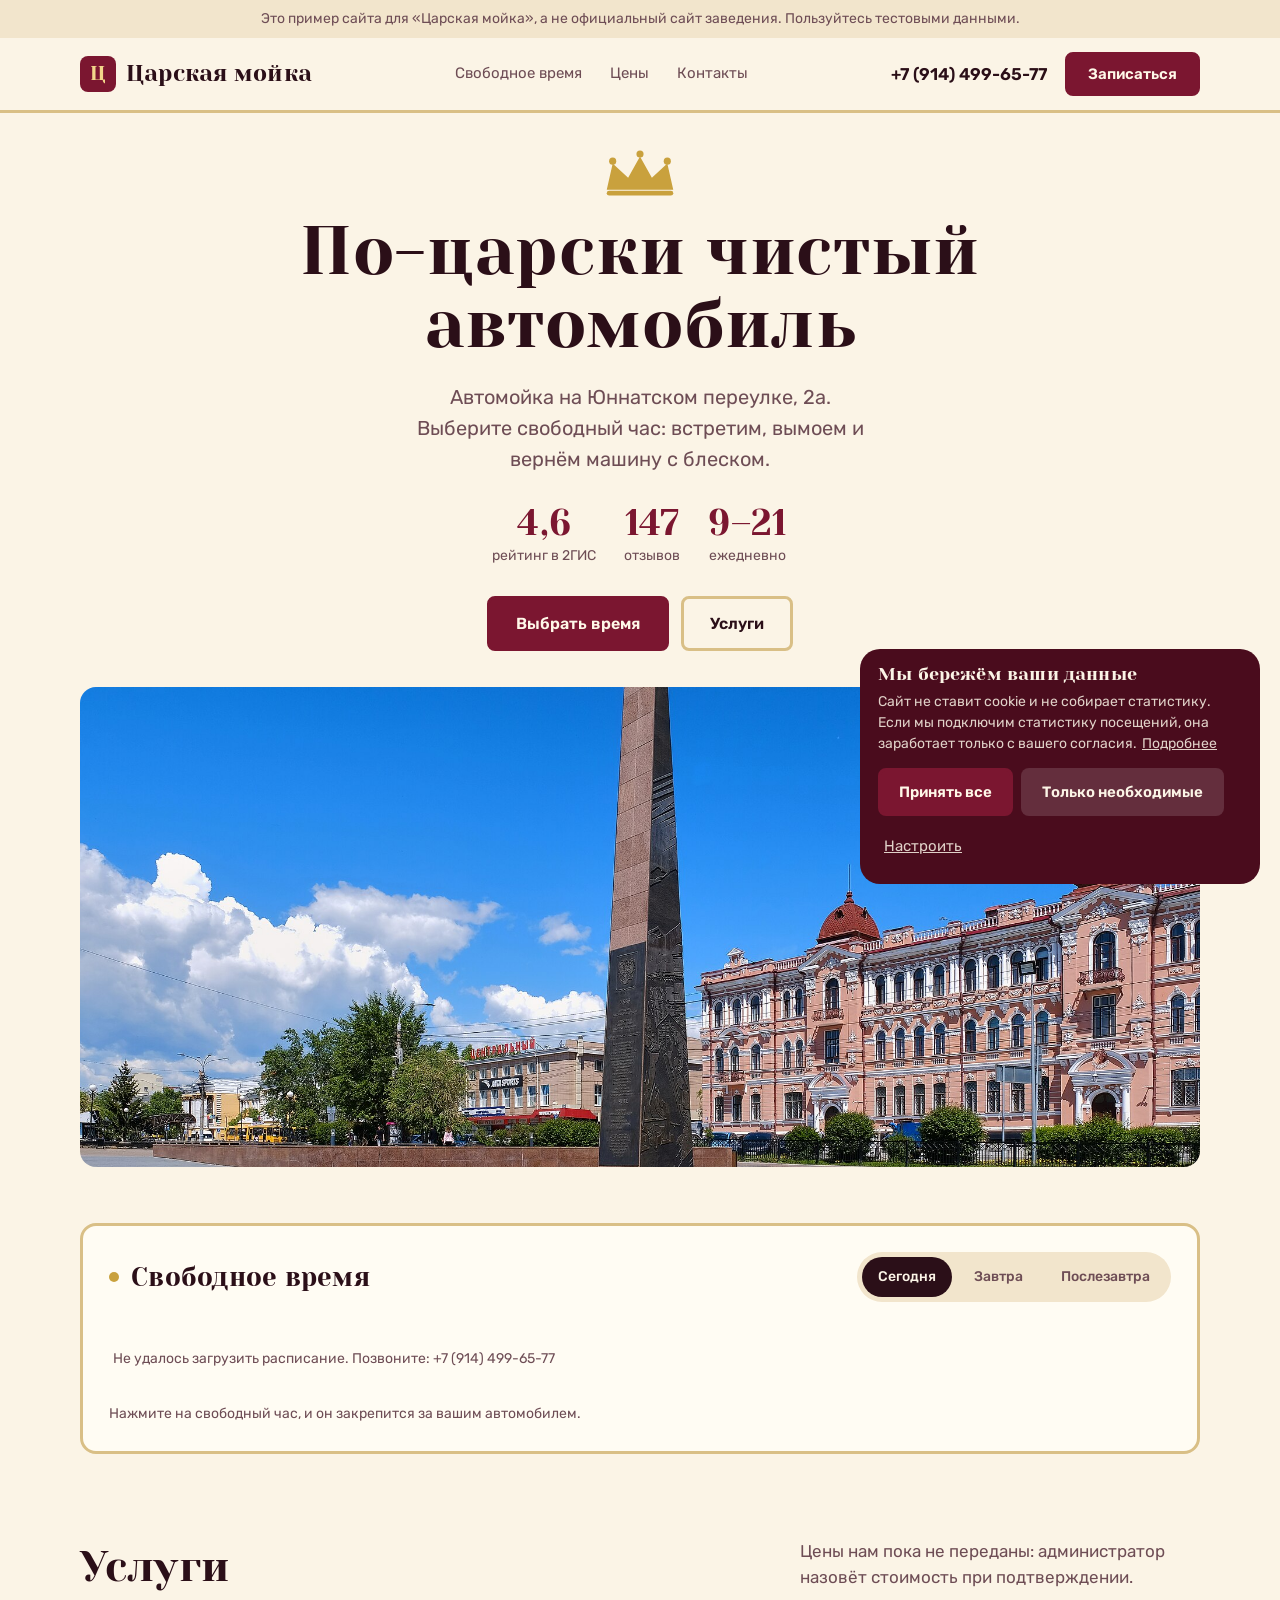
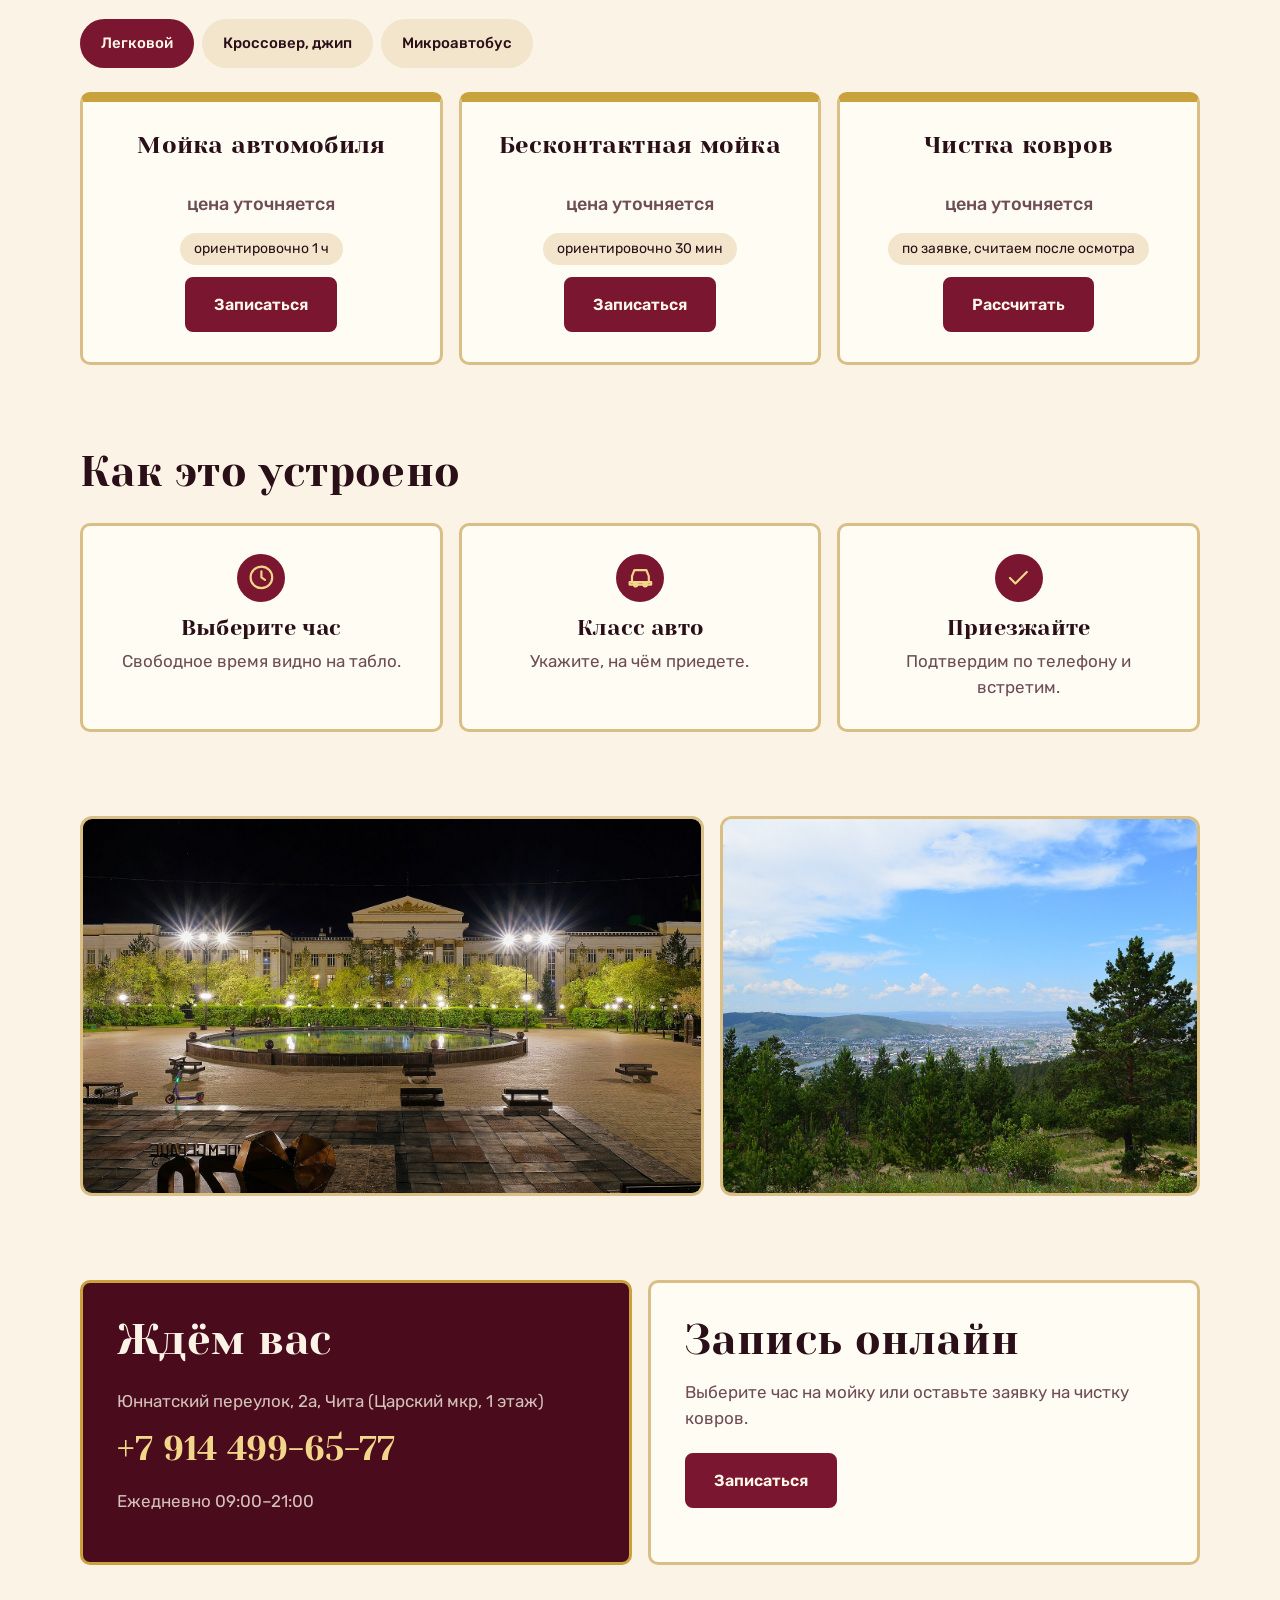
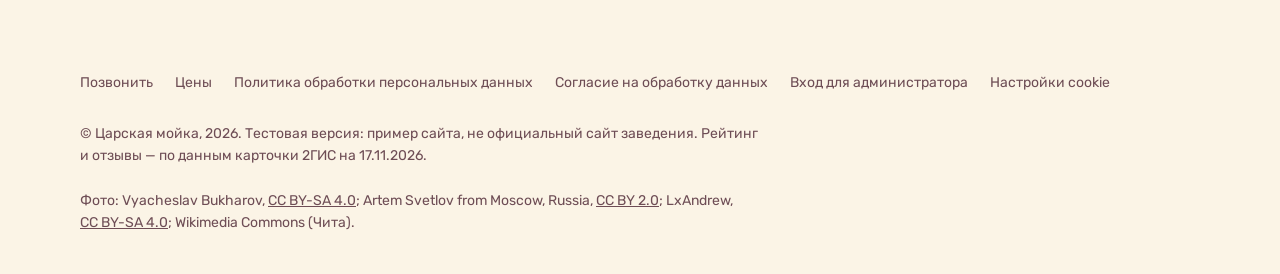
==== commit fa5f7ff4: "Баннер cookie компактнее, крупные зоны нажатия Co-Authored-By: Claude Sonnet 5.5 <noreply@anthropic." ====
--- a/index.html
+++ b/index.html
@@ -277,7 +277,19 @@
 .cc .btn.ghost{background:rgba(255,255,255,.14);color:inherit;border-color:transparent}
 .cc .btn.ghost:hover{background:rgba(255,255,255,.24)}
 .cc .lnkbtn{background:none;border:0;color:inherit;opacity:.85;text-decoration:underline;cursor:pointer;padding:11px 6px;font-size:15px}
-@media(max-width:520px){.cc{left:10px;right:10px;padding:18px}.cc .row .btn{flex:1 1 auto}}
+@media(max-width:520px){.cc{left:10px;right:10px;padding:14px 14px 6px;border-radius:16px;font-size:13px;line-height:1.4}.cc h3{font-size:17px;margin-bottom:4px}.cc .row{gap:8px;margin-top:10px}.cc .row .btn{flex:1 1 0;min-width:0;padding:11px 8px;font-size:14px;min-height:44px}.cc .row .lnkbtn{flex:1 0 100%;text-align:center;padding:12px 6px;min-height:44px}}
+/* на широком экране баннер уходит в правый нижний угол: текст hero слева остаётся открытым */
+@media(min-width:900px){.cc{left:auto;right:20px;margin:0;max-width:400px;padding:16px 18px}.cc h3{font-size:18px}}
+
+/* зоны нажатия не меньше 44 px: подвал, контакты, шапка, подписи фото */
+footer .lnk{gap:0 22px}
+footer .lnk a,.cclink{display:inline-flex;align-items:center;min-height:44px}
+footer .legal a{display:inline-block;padding:12px 4px;margin:-12px -4px}
+.card a:not(.btn):not(.big){display:inline-flex;align-items:center;min-height:44px}
+.card .links{gap:4px 18px}
+.logo{min-height:44px}
+@media(min-width:521px){.nav-r .tel{display:inline-flex;align-items:center;min-height:44px}}
+.cc a{display:inline-block;padding:10px 2px;margin:-10px 0}
 
 @media (prefers-reduced-motion:reduce){
   html{scroll-behavior:auto}
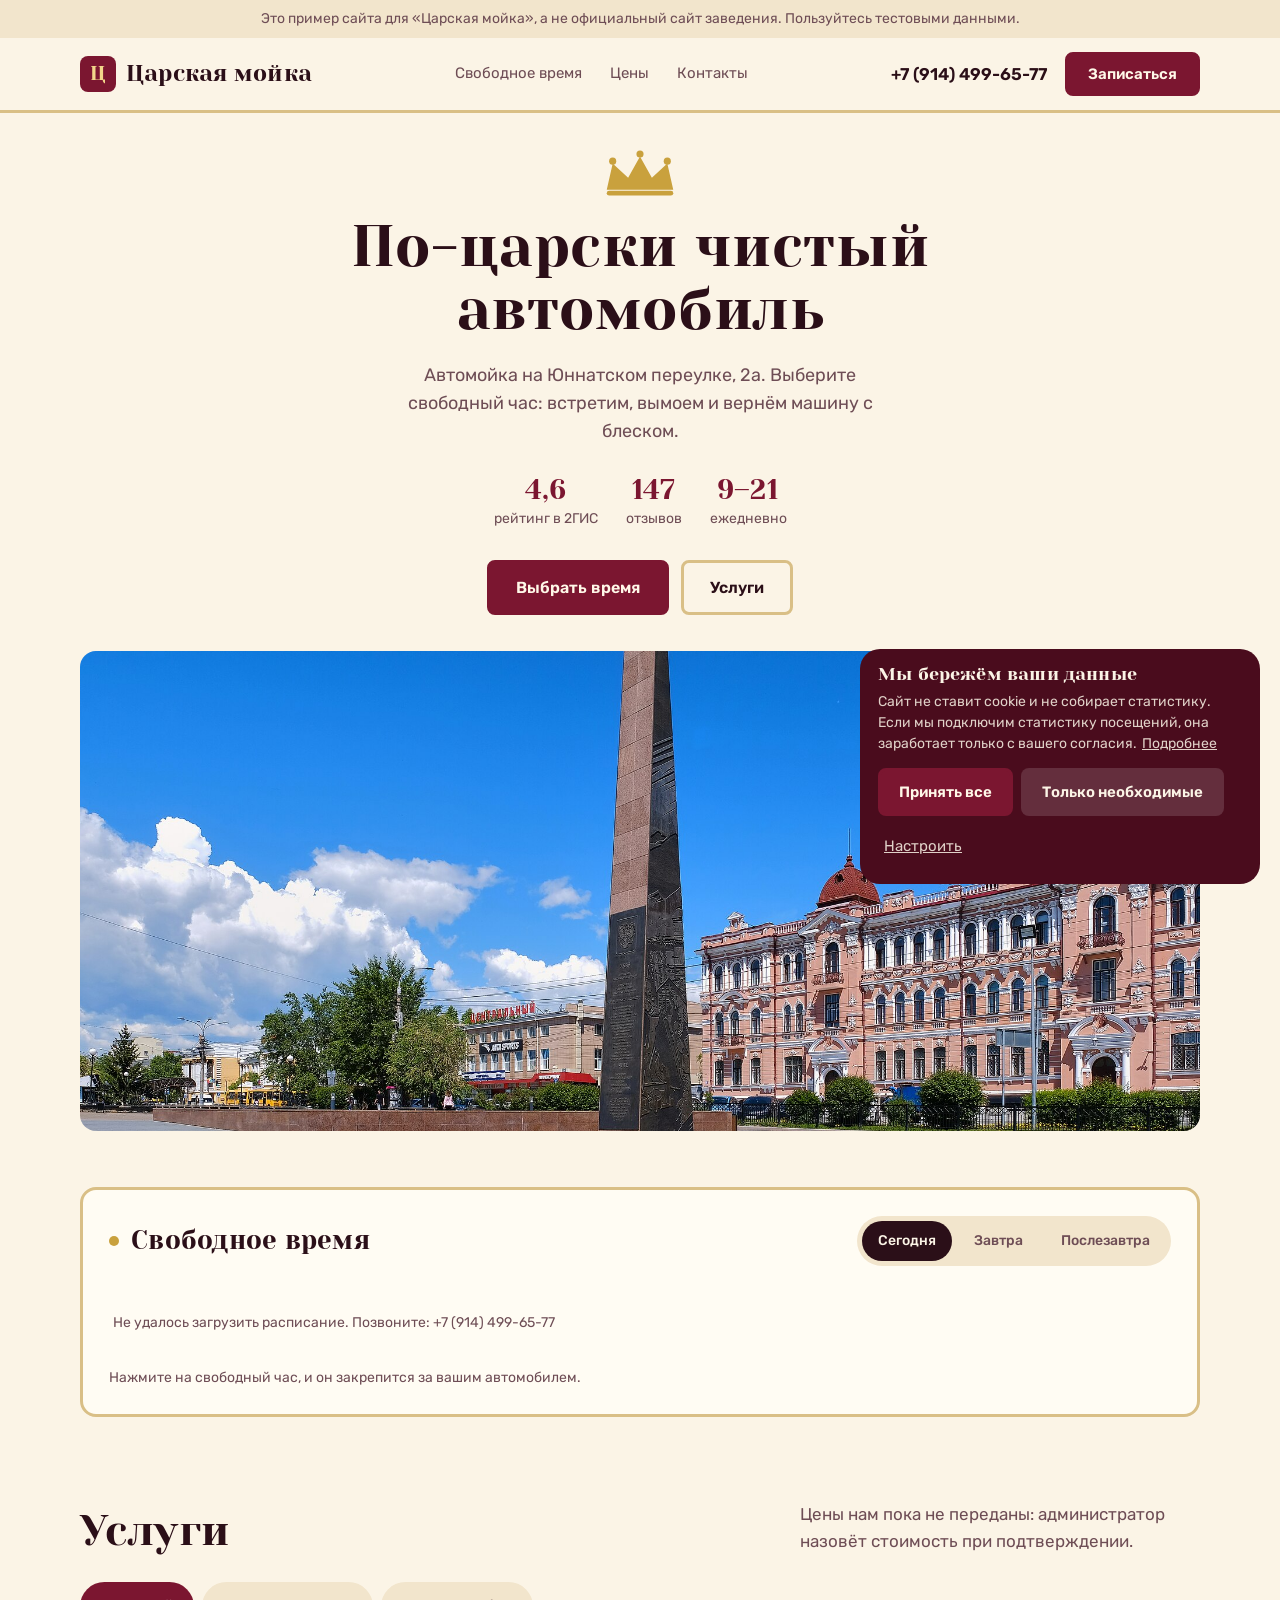
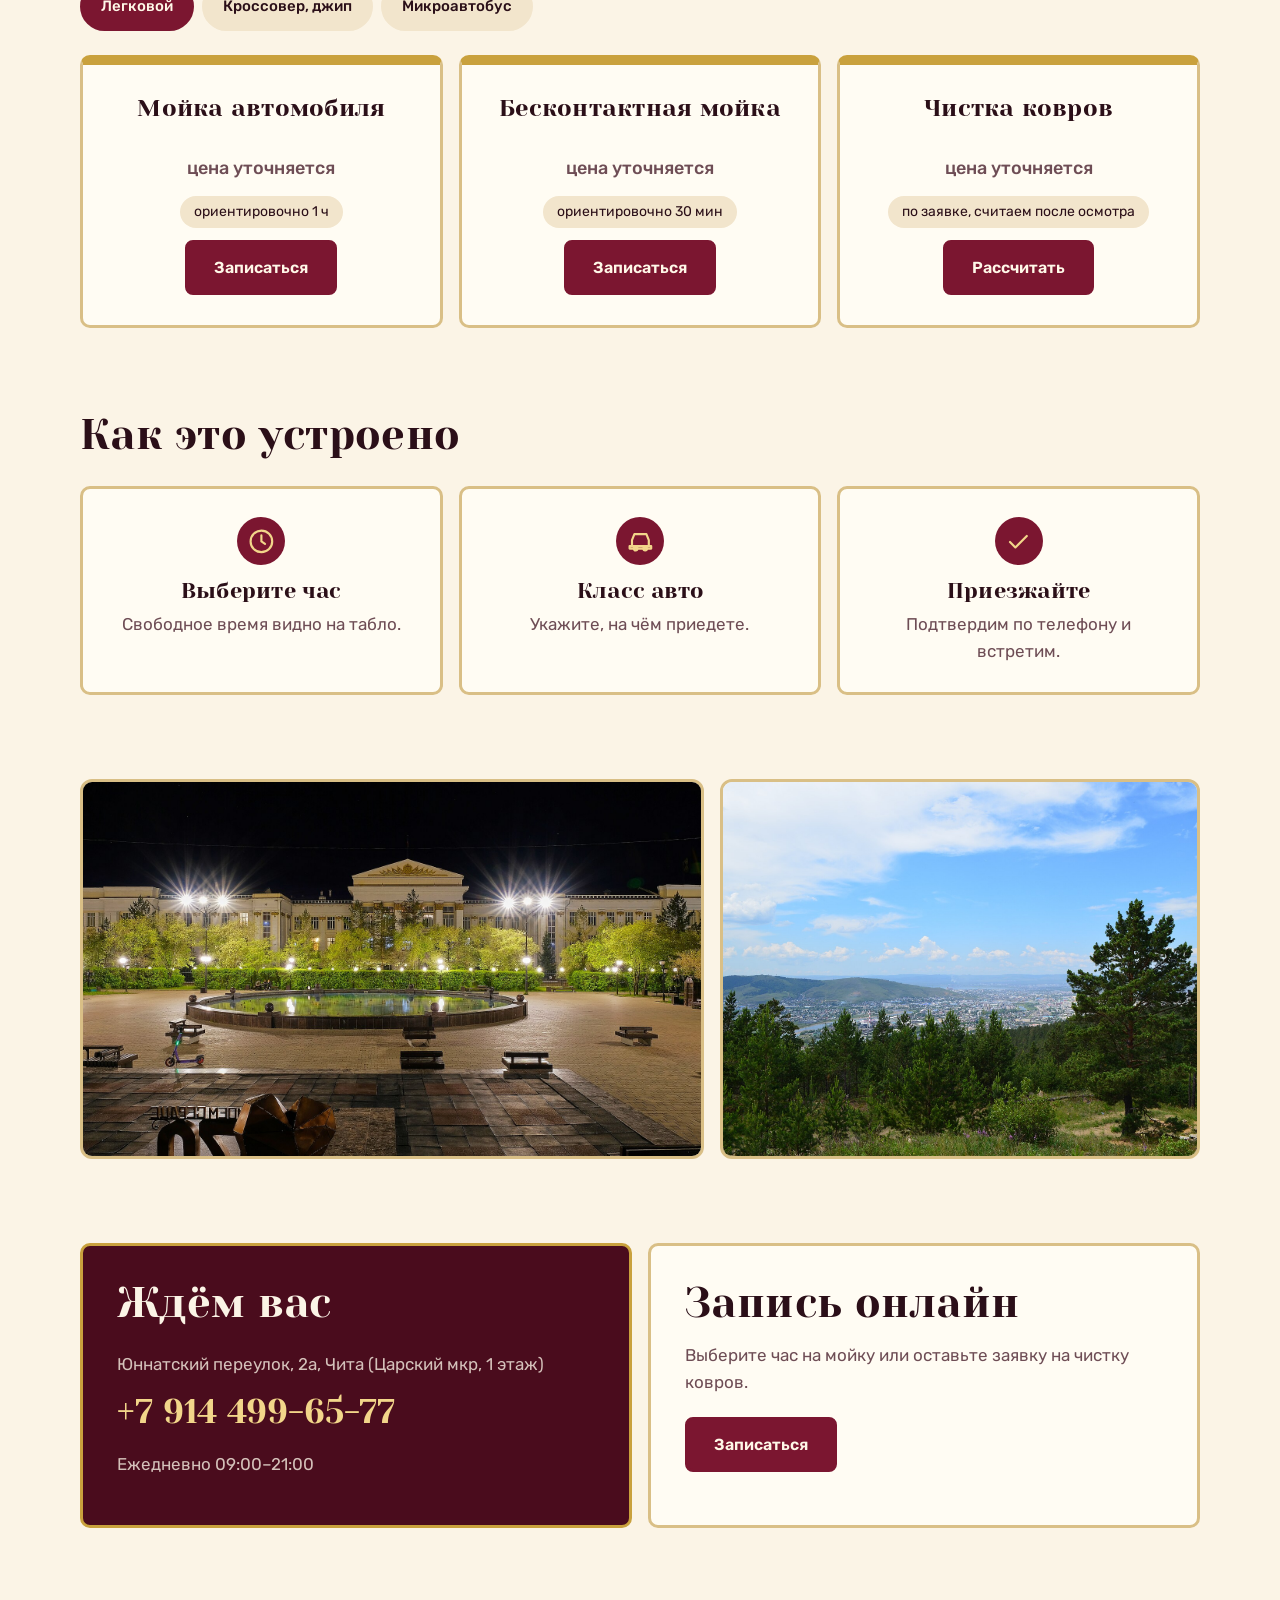
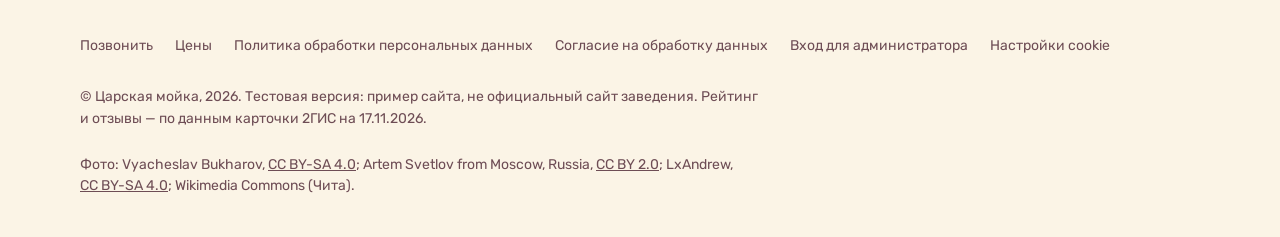
==== commit 745ef7a3: "Спокойнее первый блок: заголовок, цифры, кнопки Co-Authored-By: Claude Sonnet 5.5 <noreply@anthropic" ====
--- a/index.html
+++ b/index.html
@@ -310,11 +310,11 @@
 .logo{font-size:23px}
 .logo i{background:var(--accent);color:#f2d68a;font:400 20px var(--display);border-radius:8px}
 header{border-bottom:3px solid var(--line)}
-h1{font-size:clamp(38px,5.6vw,68px);line-height:1.08}
+h1{font-size:clamp(34px,4.9vw,58px);line-height:1.1;text-wrap:balance}
 .crown{display:block;width:76px;height:48px;margin:0 auto 18px;fill:var(--live)}
-.hero .lead{font-size:20px}
+.hero .lead{font-size:18px}
 .facts{justify-content:center}
-.facts b{color:var(--accent)}
+.facts b{color:var(--accent);font-size:28px}
 .btn{border-radius:8px}
 .board{background:var(--surface);border:3px solid var(--line)}
 .tabs{background:var(--soft)}
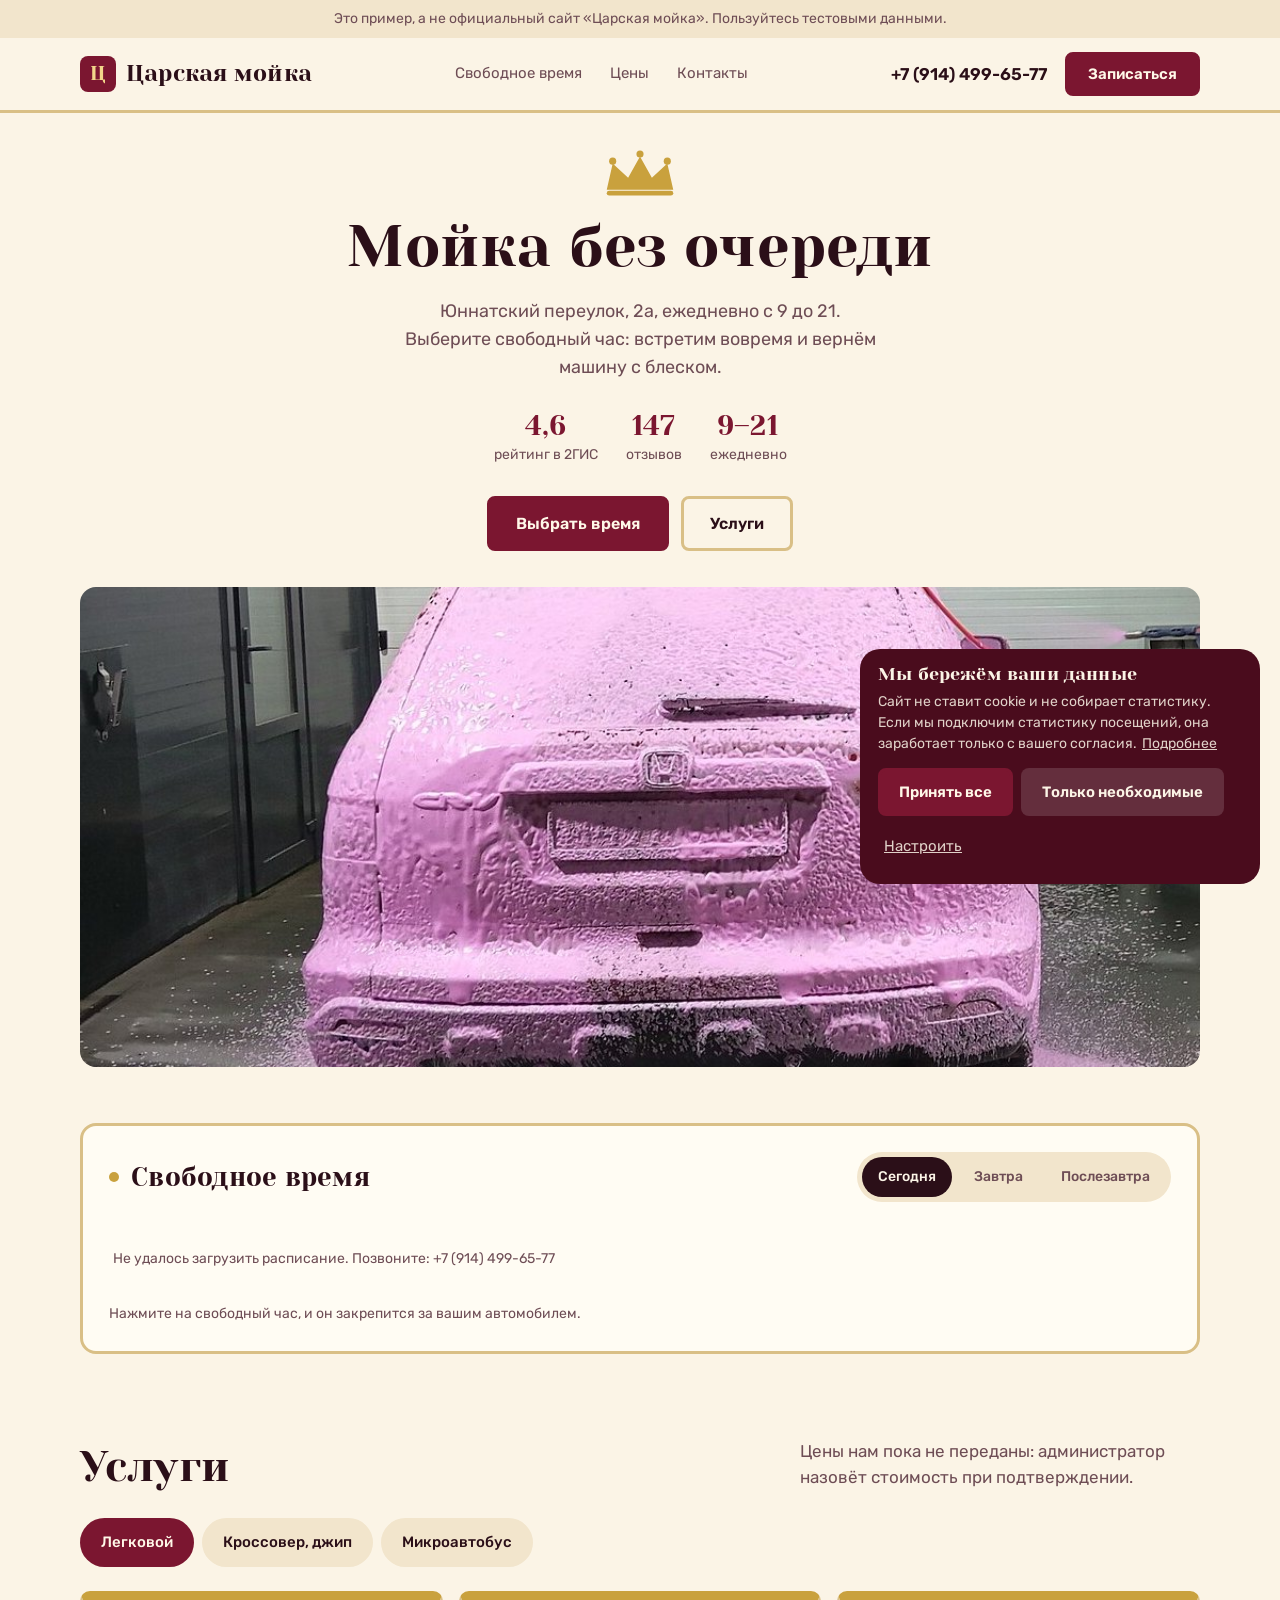
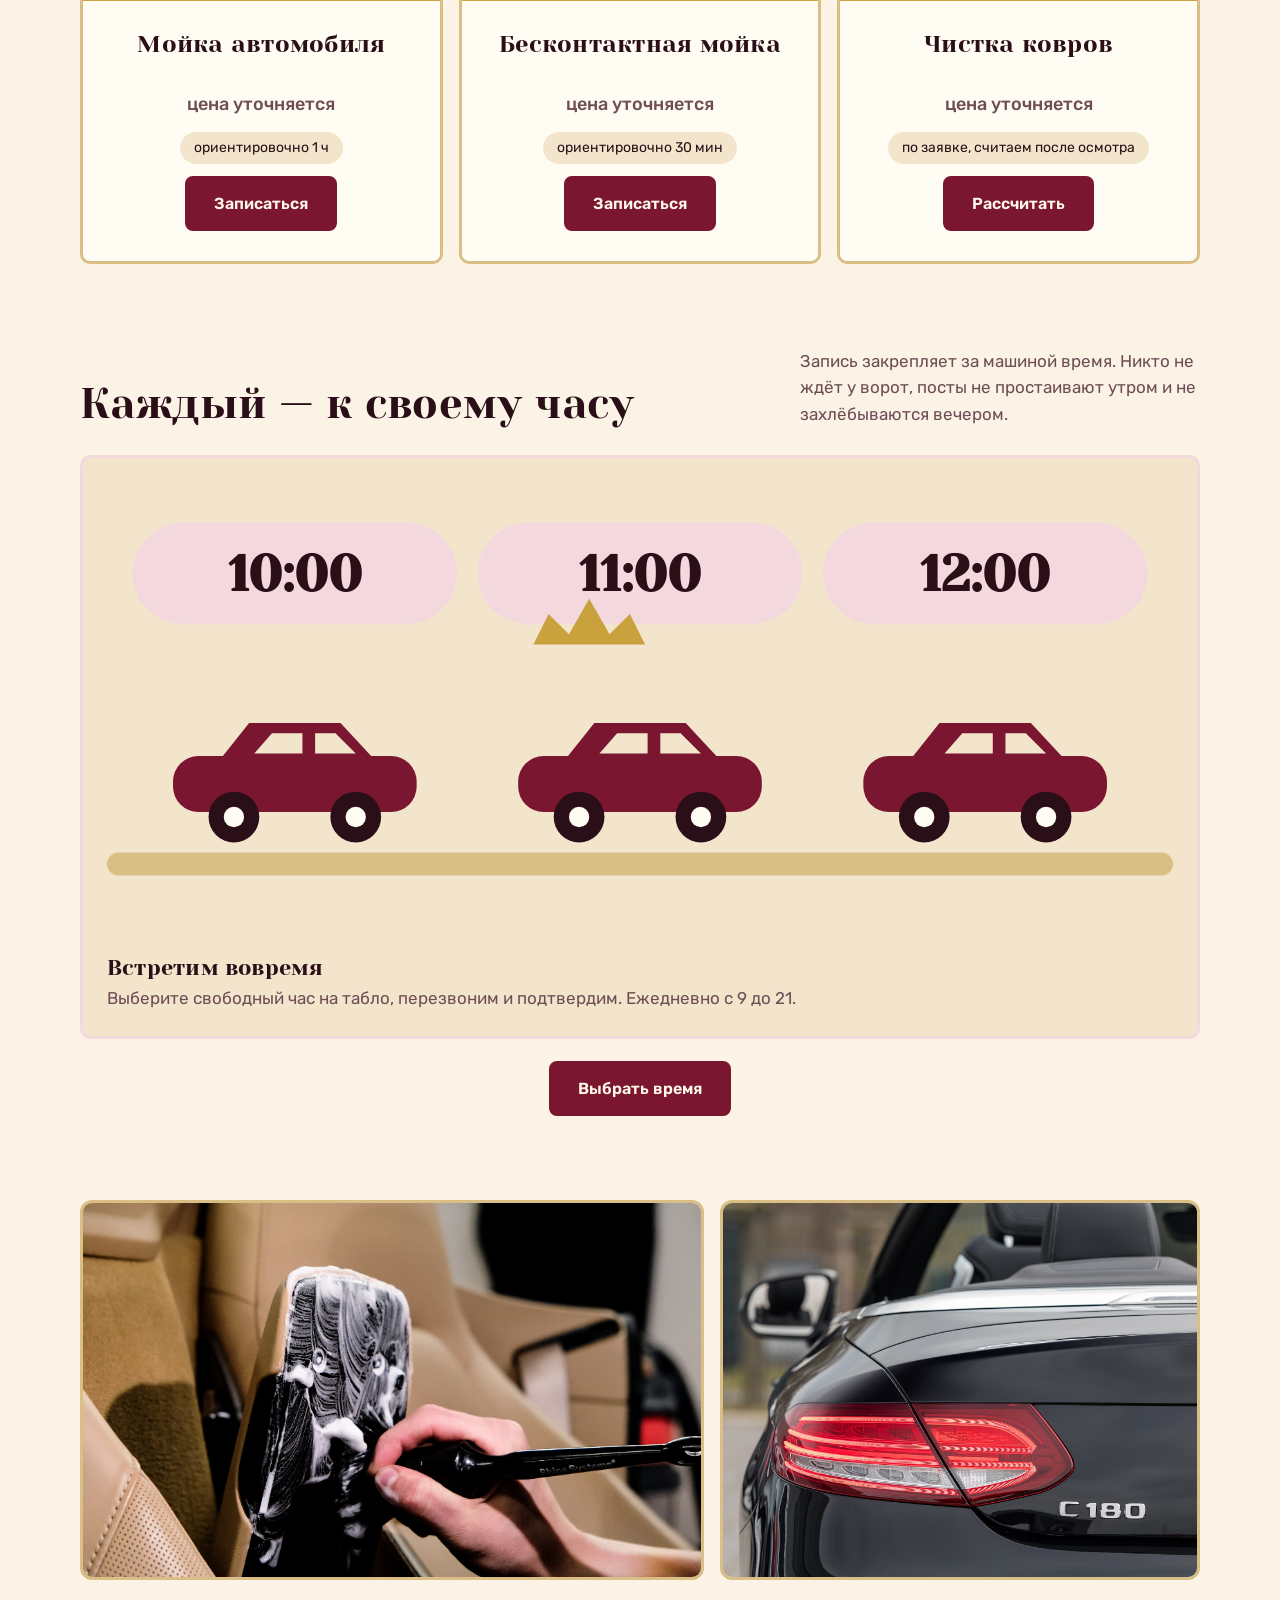
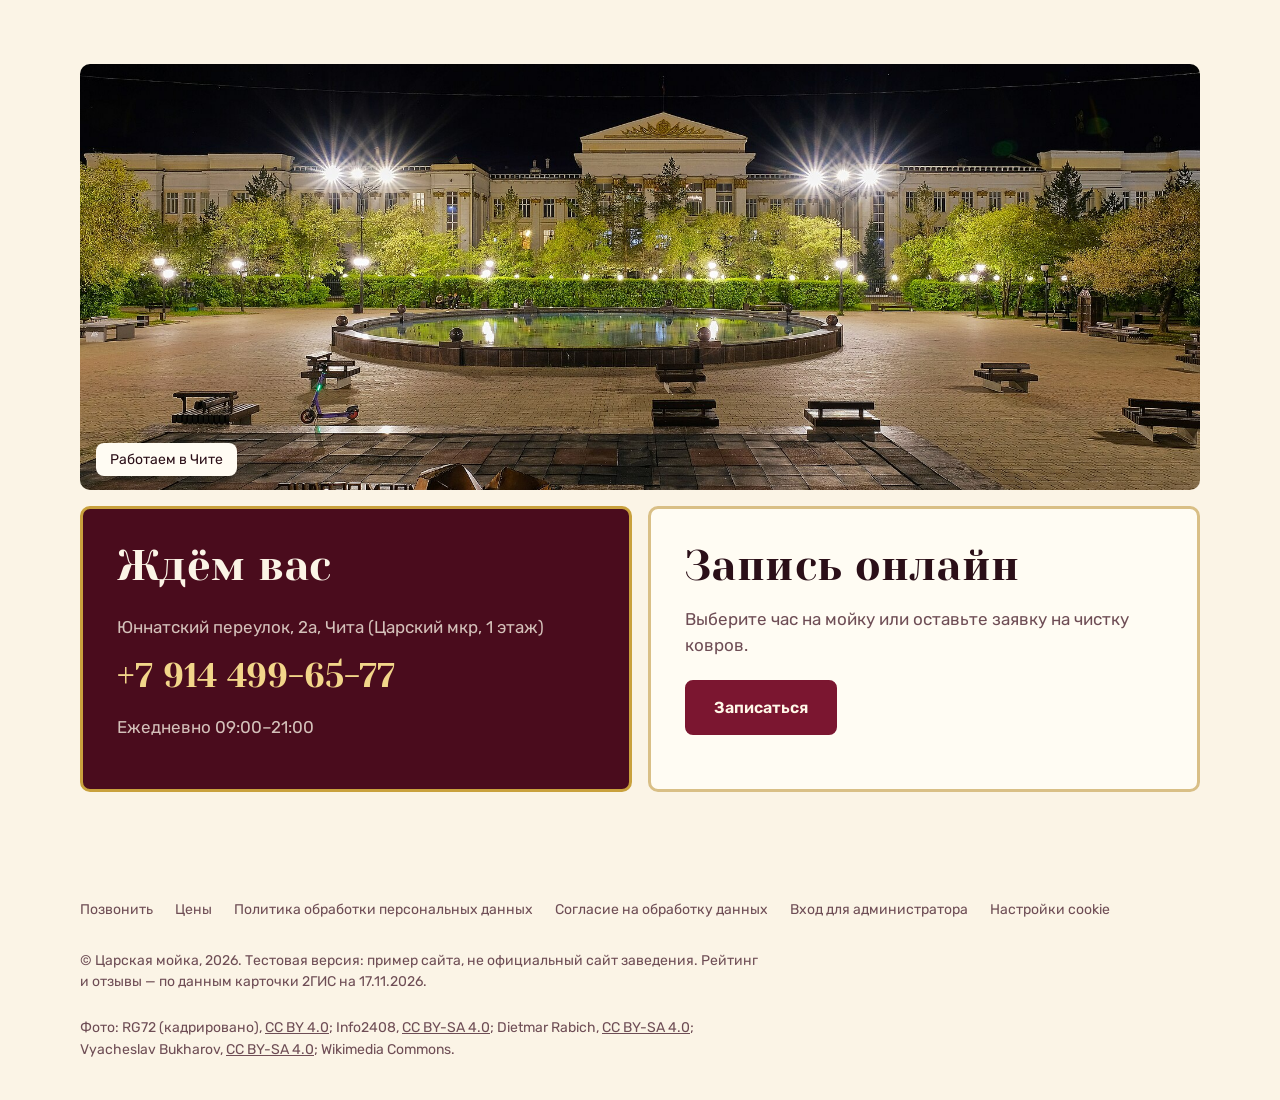
==== commit 4cf6b87b: "Новый дизайн: первый экран на телефоне, конкретный заголовок, фото по теме, свой блок, одно фото Чит" ====
--- a/index.html
+++ b/index.html
@@ -41,6 +41,8 @@
 
 /* плашка тестовой версии */
 .demo{background:var(--soft);font-size:14px;text-align:center;padding:8px 20px;color:var(--mute)}
+/* на телефоне — одна строка, чтобы первый экран достался заголовку и кнопке записи */
+@media(max-width:600px){.demo{font-size:12.5px;padding:6px 16px;white-space:nowrap;overflow:hidden;text-overflow:ellipsis}.demo-x{display:none}}
 
 /* шапка */
 header{position:sticky;top:0;z-index:40;background:var(--bg)}
@@ -67,7 +69,8 @@
 .hero .pic{overflow:hidden;background:var(--soft);border-radius:var(--rl)}
 .hero.v-split{display:grid;grid-template-columns:1.05fr .95fr;gap:40px;align-items:center}
 .hero.v-split .pic{aspect-ratio:4/3.4}
-@media(max-width:820px){.hero.v-split{grid-template-columns:1fr;padding-top:12px;gap:24px}.hero.v-split .pic{order:-1;aspect-ratio:16/11}}
+/* на телефоне сначала заголовок и кнопка записи, фото под ними */
+@media(max-width:820px){.hero.v-split{grid-template-columns:1fr;padding-top:12px;gap:24px}.hero.v-split .pic{aspect-ratio:16/11}}
 .hero.v-full{position:relative;display:grid;align-items:end;min-height:min(78vh,640px);padding:0;border-radius:var(--rl);overflow:hidden;color:var(--on-dark);margin-top:8px}
 .hero.v-full{margin-bottom:56px}
 .hero.v-full .pic{position:absolute;inset:0;border-radius:0}
@@ -112,6 +115,19 @@
 [data-bstyle="bar"] .hour{border-radius:0;border-right:var(--bw) solid var(--line);padding:18px 0}
 [data-bstyle="bar"] .hour.free{background:var(--accent);color:var(--on-accent)}
 [data-bstyle="bar"] .hour.free:hover{background:var(--ink);color:var(--bg);transform:none}
+/* телефон: лента часов и вкладки дней обрезались по краю («13:0», «Послезавтр»), 17.11.2026.
+   Часы — сеткой по 4 в ряд без прокрутки, вкладки — на всю ширину */
+@media(max-width:600px){
+  .board-top{display:grid;grid-template-columns:minmax(0,1fr)}
+  .tabs{width:100%}
+  .tabs button{flex:1 1 0;min-width:0;padding:8px 2px;font-size:13px;letter-spacing:0}
+  .hours{display:grid;grid-template-columns:repeat(4,minmax(0,1fr));overflow:visible;cursor:auto;padding-bottom:0}
+  /* :first-child/:last-child — иначе margin:auto от широкой ленты сжимает первый и последний час в кружок (17.11.2026) */
+  .hours > .hour,.hours > .hour:first-child,.hours > .hour:last-child{min-width:0;max-width:none;margin:0;font-size:15px;letter-spacing:0;padding:13px 0}
+  .hours > p,.hours > .wait:only-child{grid-column:1/-1}
+  [data-bstyle="bar"] .hours{overflow:hidden}
+  [data-bstyle="bar"] .hour{border-bottom:var(--bw) solid var(--line)}
+}
 
 /* цены */
 .chips{display:flex;gap:8px;flex-wrap:wrap;margin-bottom:24px}
@@ -174,7 +190,30 @@
 @media(max-width:700px){.strip,.strip.three{grid-template-columns:1fr;grid-template-rows:none}.strip figure{aspect-ratio:16/10}}
 
 /* контакты */
+.hero .pic.art{display:grid;place-items:center;background:var(--soft)}
+.hero .pic.art svg{width:100%;height:100%;display:block}
+/* свой блок сайта (sites/_art.mjs → sig): карточки с векторной картинкой; цвета берутся из темы */
+.sg-g{display:grid;grid-template-columns:1fr 1fr;gap:16px}
+.sg-g.three{grid-template-columns:repeat(3,1fr)}
+.sg-g.one{grid-template-columns:1fr}
+.sg-c{margin:0;background:var(--surface);border:var(--bw) solid var(--line);border-radius:var(--r);padding:24px}
+.sg-c.on{background:var(--soft);border-color:var(--accent-soft)}
+.sg-c svg{display:block;width:100%;height:auto;margin-bottom:16px}
+.sg-c figcaption{color:var(--mute)}
+.sg-c figcaption b{display:block;font:var(--dw) 22px/1.2 var(--display);letter-spacing:var(--dtrack);text-transform:var(--dcase);color:var(--ink);margin-bottom:4px}
+.sg-cta{margin-top:22px;text-align:center}
+@media(max-width:800px){.sg-g,.sg-g.three{grid-template-columns:1fr}.sg-c{padding:18px}}
+.a-acc{fill:var(--accent)}.a-ink{fill:var(--ink)}.a-soft{fill:var(--accent-soft)}.a-live{fill:var(--live)}.a-surf{fill:var(--surface)}
+.a-mute{fill:var(--line)}.a-line{fill:var(--line)}.a-glass{fill:var(--soft)}.a-bg{fill:var(--soft)}
+.a-ring{stroke:var(--mute);stroke-width:6}.a-hand{fill:none;stroke:var(--ink);stroke-width:6;stroke-linecap:round}
+.a-tick{fill:none;stroke:var(--ink);stroke-width:6;stroke-linecap:round;stroke-linejoin:round}
+.a-arrow{fill:none;stroke:var(--accent);stroke-width:6;stroke-linecap:round;stroke-linejoin:round}
+.a-tickw{fill:none;stroke:var(--on-accent);stroke-width:7;stroke-linecap:round;stroke-linejoin:round}
+.a-t{font:700 20px var(--display);fill:var(--ink)}.a-ts{font:600 15px var(--text);fill:var(--mute)}.a-tw{font:700 18px var(--display);fill:var(--on-accent)}
 .contact{display:grid;grid-template-columns:1fr 1fr;gap:16px}
+.city{position:relative;margin-bottom:16px;border-radius:var(--r);overflow:hidden;aspect-ratio:21/8}
+.city figcaption{position:absolute;left:16px;bottom:14px;background:var(--surface);color:var(--ink);font-size:14px;padding:6px 14px;border-radius:var(--rb)}
+@media(max-width:700px){.city{aspect-ratio:16/10}}
 .card{border-radius:var(--r);padding:34px;background:var(--soft)}
 .card.dark{background:var(--dark);color:var(--on-dark)}
 .card.dark p{opacity:.78}
@@ -184,7 +223,10 @@
 .card .txt{color:var(--mute);margin-bottom:22px}
 .card .links{display:flex;gap:14px;flex-wrap:wrap;margin-top:14px}
 .card .links a{text-decoration:underline;text-underline-offset:4px}
-@media(max-width:700px){.contact{grid-template-columns:1fr}.card{padding:26px}}
+@media(max-width:700px){.contact{grid-template-columns:minmax(0,1fr)}.card{padding:26px}.card .big{font-size:clamp(19px,6vw,30px)}}
+/* номер не переносится по дефису; карточка не шире колонки даже при широком шрифте (Detailing №1, 17.11.2026) */
+.contact > *{min-width:0}
+.card .big{white-space:nowrap;overflow:hidden;text-overflow:ellipsis}
 
 /* подвал */
 footer{padding:12px 0 40px;color:var(--mute);font-size:14px}
@@ -300,6 +342,7 @@
 
 /* цифры из карточки 2ГИС под заголовком */
 .facts{display:flex;gap:28px;flex-wrap:wrap;list-style:none;padding:0;margin:0 0 30px}
+@media(max-width:440px){.facts{gap:18px;flex-wrap:nowrap;margin-bottom:22px}.facts li{min-width:0}}
 .facts li{font-size:14px;color:var(--mute)}
 .facts b{display:block;font:var(--dw) 36px/1 var(--display);letter-spacing:var(--dtrack);color:var(--ink);margin-bottom:4px}
 .hero.v-full .facts li{color:inherit;opacity:.85}
@@ -339,7 +382,7 @@
 </head>
 <body data-plans="cards" data-bstyle="rows">
 <a class="skip" href="#tablo">Перейти к записи</a>
-<div class="demo" role="note">Это пример сайта для «Царская мойка», а не официальный сайт заведения. Пользуйтесь тестовыми данными.</div>
+<div class="demo" role="note">Это пример, а не официальный сайт «Царская мойка»<span class="demo-x">. Пользуйтесь тестовыми данными</span>.</div>
 
 <header>
   <div class="wrap nav">
@@ -353,12 +396,12 @@
 </header>
 
 <main class="wrap">
-  <div class="hero v-center"><div class="in"><svg class="crown" viewBox="0 0 64 40" aria-hidden="true"><path d="M4 34l5-22 13 12L32 6l10 18 13-12 5 22z"/><rect x="4" y="35" width="56" height="4" rx="2"/><circle cx="9" cy="10" r="3"/><circle cx="32" cy="4" r="3"/><circle cx="55" cy="10" r="3"/></svg><h1>По-царски чистый автомобиль</h1><p class="lead">Автомойка на Юннатском переулке, 2а. Выберите свободный час: встретим, вымоем и вернём машину с блеском.</p><ul class="facts"><li><b>4,6</b>рейтинг в 2ГИС</li><li><b>147</b>отзывов</li><li><b>9–21</b>ежедневно</li></ul><div class="cta"><a class="btn" href="#tablo">Выбрать время</a><a class="btn soft" href="#ceny">Услуги</a></div></div><div class="pic"><img src="img/stele.jpg" width="1600" height="1000" alt="Памятник-стела и розовое здание на площади в Чите" fetchpriority="high"></div></div>
+  <div class="hero v-center"><div class="in"><svg class="crown" viewBox="0 0 64 40" aria-hidden="true"><path d="M4 34l5-22 13 12L32 6l10 18 13-12 5 22z"/><rect x="4" y="35" width="56" height="4" rx="2"/><circle cx="9" cy="10" r="3"/><circle cx="32" cy="4" r="3"/><circle cx="55" cy="10" r="3"/></svg><h1>Мойка без&nbsp;очереди</h1><p class="lead">Юннатский переулок, 2а, ежедневно с 9 до 21. Выберите свободный час: встретим вовремя и вернём машину с блеском.</p><ul class="facts"><li><b>4,6</b>рейтинг в 2ГИС</li><li><b>147</b>отзывов</li><li><b>9–21</b>ежедневно</li></ul><div class="cta"><a class="btn" href="#tablo">Выбрать время</a><a class="btn soft" href="#ceny">Услуги</a></div></div><div class="pic"><img src="img/foam.jpg" width="1600" height="1000" alt="Машина в густой пене на мойке" fetchpriority="high"></div></div>
   <div class="board" id="tablo" data-board role="region" aria-labelledby="h-tablo"><div class="board-top"><h2 id="h-tablo"><span class="live" aria-hidden="true"></span>Свободное время</h2><div class="tabs" id="days-tabs" aria-label="День"></div></div><div class="hours" id="rows" aria-live="polite"><span class="hour wait">Загружаем…</span></div><noscript><p class="note">Расписание видно с включённым JavaScript. Записаться можно по телефону +7 (914) 499-65-77.</p></noscript><p class="note" id="board-note">Нажмите на свободный час, и он закрепится за вашим автомобилем.</p></div>
   <section id="ceny" aria-labelledby="h-ceny"><div class="head"><h2 id="h-ceny">Услуги</h2><p>Цены нам пока не переданы: администратор назовёт стоимость при подтверждении.</p></div><div class="chips" id="chips" aria-label="Класс автомобиля"></div><div class="plans" id="plans"></div></section>
-  <section aria-labelledby="h-how"><div class="head"><h2 id="h-how">Как это устроено</h2></div><div class="steps"><div class="step"><i aria-hidden="true"><svg class="ic" viewBox="0 0 24 24" aria-hidden="true"><circle cx="12" cy="12" r="9"/><path d="M12 7v5l3 2"/></svg></i><h3>Выберите час</h3><p>Свободное время видно на табло.</p></div><div class="step"><i aria-hidden="true"><svg class="ic" viewBox="0 0 24 24" aria-hidden="true"><path d="M5 16V11l2-5h10l2 5v5"/><path d="M3 16h18v2H3z"/><circle cx="8" cy="18" r="1.5"/><circle cx="16" cy="18" r="1.5"/></svg></i><h3>Класс авто</h3><p>Укажите, на чём приедете.</p></div><div class="step"><i aria-hidden="true"><svg class="ic" viewBox="0 0 24 24" aria-hidden="true"><path d="M5 12.5l4.5 4.5L19 7.5"/></svg></i><h3>Приезжайте</h3><p>Подтвердим по телефону и встретим.</p></div></div></section>
-  <section aria-label="Чита"><div class="strip"><figure><img src="img/lenin.jpg" width="1600" height="1000" alt="Ночная площадь с фонтаном в Чите" loading="lazy"></figure><figure><img src="img/batareya.jpg" width="1600" height="1000" alt="Вид на Читу с сопки" loading="lazy"></figure></div></section>
-  <section id="kontakty" aria-labelledby="h-kont"><div class="contact"><div class="card dark"><h2 id="h-kont">Ждём вас</h2><p><a id="c-addr" href="#" target="_blank" rel="noopener">Юннатский переулок, 2а, Чита (Царский мкр, 1 этаж)</a></p><a class="big" id="c-tel" href="#"></a><p id="c-hrs"></p><div class="links" id="c-links"></div></div><div class="card"><h2>Запись онлайн</h2><p class="txt">Выберите час на мойку или оставьте заявку на чистку ковров.</p><button class="btn" type="button" data-book>Записаться</button></div></div></section>
+  <section class="sg" aria-labelledby="h-chas"><div class="head"><h2 id="h-chas">Каждый — к своему часу</h2><p>Запись закрепляет за машиной время. Никто не ждёт у ворот, посты не простаивают утром и не захлёбываются вечером.</p></div><div class="sg-g one"><figure class="sg-c on"><svg viewBox="0 0 420 180" role="img" aria-label="Три машины, у каждой своё время"><rect class="a-soft" x="10" y="16" width="128" height="40" rx="20"/><text class="a-t" x="74" y="43" text-anchor="middle">10:00</text><g transform="translate(26 92) scale(1)"><rect class="a-acc" x="0" y="16" width="96" height="22" rx="10"/><path class="a-acc" d="M18 18 30 3h36l14 15z"/><path class="a-glass" d="M32 15 39 7h12v8zM56 7h8l8 8H56z"/><circle class="a-ink" cx="24" cy="40" r="10"/><circle class="a-surf" cx="24" cy="40" r="4"/><circle class="a-ink" cx="72" cy="40" r="10"/><circle class="a-surf" cx="72" cy="40" r="4"/></g><rect class="a-soft" x="146" y="16" width="128" height="40" rx="20"/><text class="a-t" x="210" y="43" text-anchor="middle">11:00</text><g transform="translate(162 92) scale(1)"><rect class="a-acc" x="0" y="16" width="96" height="22" rx="10"/><path class="a-acc" d="M18 18 30 3h36l14 15z"/><path class="a-glass" d="M32 15 39 7h12v8zM56 7h8l8 8H56z"/><circle class="a-ink" cx="24" cy="40" r="10"/><circle class="a-surf" cx="24" cy="40" r="4"/><circle class="a-ink" cx="72" cy="40" r="10"/><circle class="a-surf" cx="72" cy="40" r="4"/></g><rect class="a-soft" x="282" y="16" width="128" height="40" rx="20"/><text class="a-t" x="346" y="43" text-anchor="middle">12:00</text><g transform="translate(298 92) scale(1)"><rect class="a-acc" x="0" y="16" width="96" height="22" rx="10"/><path class="a-acc" d="M18 18 30 3h36l14 15z"/><path class="a-glass" d="M32 15 39 7h12v8zM56 7h8l8 8H56z"/><circle class="a-ink" cx="24" cy="40" r="10"/><circle class="a-surf" cx="24" cy="40" r="4"/><circle class="a-ink" cx="72" cy="40" r="10"/><circle class="a-surf" cx="72" cy="40" r="4"/></g><rect class="a-line" x="0" y="146" width="420" height="9" rx="4.5"/><path class="a-live" d="M168 64l6-12 8 8 8-14 8 14 8-8 6 12z"/></svg><figcaption><b>Встретим вовремя</b>Выберите свободный час на табло, перезвоним и подтвердим. Ежедневно с 9 до 21.</figcaption></figure></div><p class="sg-cta"><a class="btn" href="#tablo">Выбрать время</a></p></section>
+  <section aria-label="Чита"><div class="strip"><figure><img src="img/interior2.jpg" width="1600" height="1000" alt="Чистка кожаного сиденья щёткой" loading="lazy"></figure><figure><img src="img/glossy.jpg" width="1600" height="1000" alt="Чистый блестящий чёрный кузов крупным планом" loading="lazy"></figure></div></section>
+  <section id="kontakty" aria-labelledby="h-kont"><figure class="city"><img src="img/lenin.jpg" width="1600" height="1000" alt="Площадь в центре Читы" loading="lazy"><figcaption>Работаем в Чите</figcaption></figure><div class="contact"><div class="card dark"><h2 id="h-kont">Ждём вас</h2><p><a id="c-addr" href="#" target="_blank" rel="noopener">Юннатский переулок, 2а, Чита (Царский мкр, 1 этаж)</a></p><a class="big" id="c-tel" href="#"></a><p id="c-hrs"></p><div class="links" id="c-links"></div></div><div class="card"><h2>Запись онлайн</h2><p class="txt">Выберите час на мойку или оставьте заявку на чистку ковров.</p><button class="btn" type="button" data-book>Записаться</button></div></div></section>
 </main>
 
 <footer>
@@ -372,7 +415,7 @@
     </div>
     <div class="legal">
       <p>© <span id="fbrand">Царская мойка</span>, 2026. Тестовая версия: пример сайта, не официальный сайт заведения. Рейтинг и отзывы — по данным карточки 2ГИС на 17.11.2026.</p>
-      <p>Фото: Vyacheslav Bukharov, <a href="https://creativecommons.org/licenses/by-sa/4.0" target="_blank" rel="noopener">CC BY-SA 4.0</a>; Artem Svetlov from Moscow, Russia, <a href="https://creativecommons.org/licenses/by/2.0" target="_blank" rel="noopener">CC BY 2.0</a>; LxAndrew, <a href="https://creativecommons.org/licenses/by-sa/4.0" target="_blank" rel="noopener">CC BY-SA 4.0</a>; Wikimedia Commons (Чита).</p>
+      <p>Фото: RG72 (кадрировано), <a href="https://creativecommons.org/licenses/by/4.0" target="_blank" rel="noopener">CC BY 4.0</a>; Info2408, <a href="https://creativecommons.org/licenses/by-sa/4.0" target="_blank" rel="noopener">CC BY-SA 4.0</a>; Dietmar Rabich, <a href="https://creativecommons.org/licenses/by-sa/4.0" target="_blank" rel="noopener">CC BY-SA 4.0</a>; Vyacheslav Bukharov, <a href="https://creativecommons.org/licenses/by-sa/4.0" target="_blank" rel="noopener">CC BY-SA 4.0</a>; Wikimedia Commons.</p>
     </div>
   </div>
 </footer>
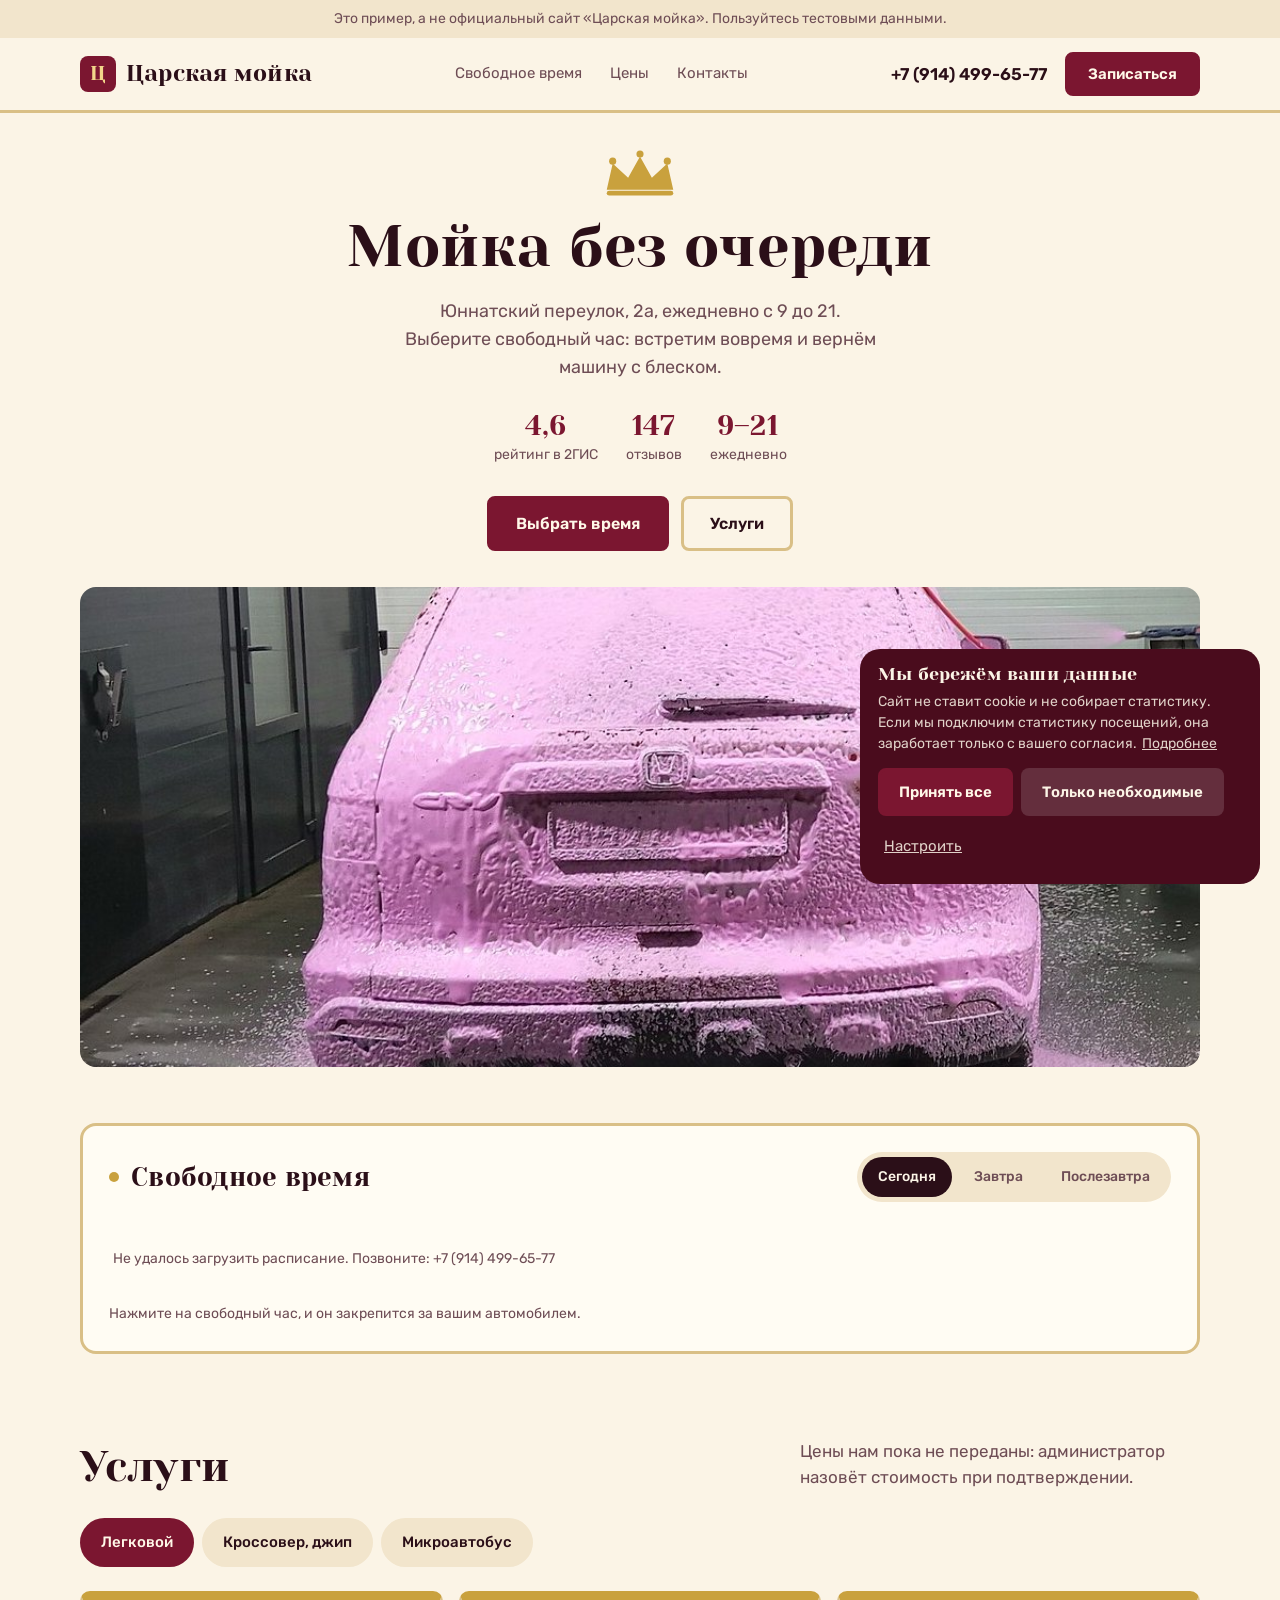
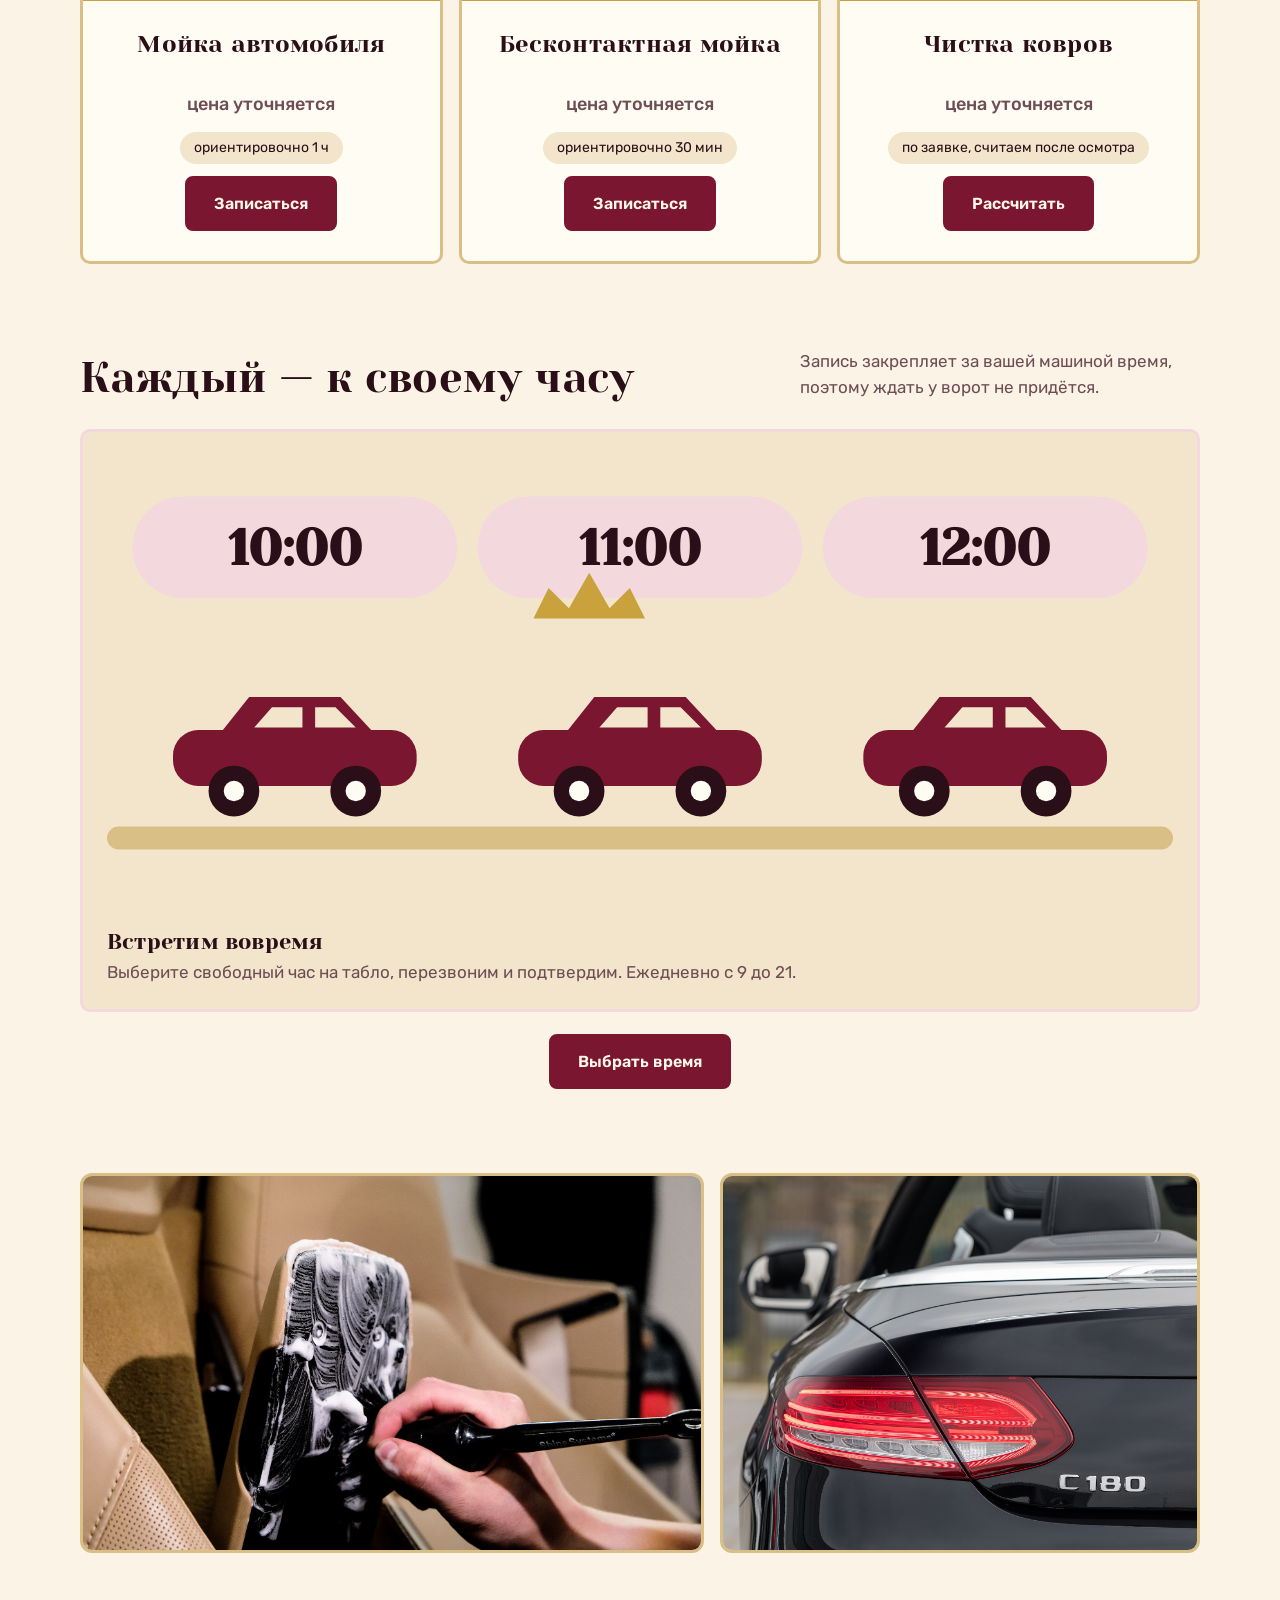
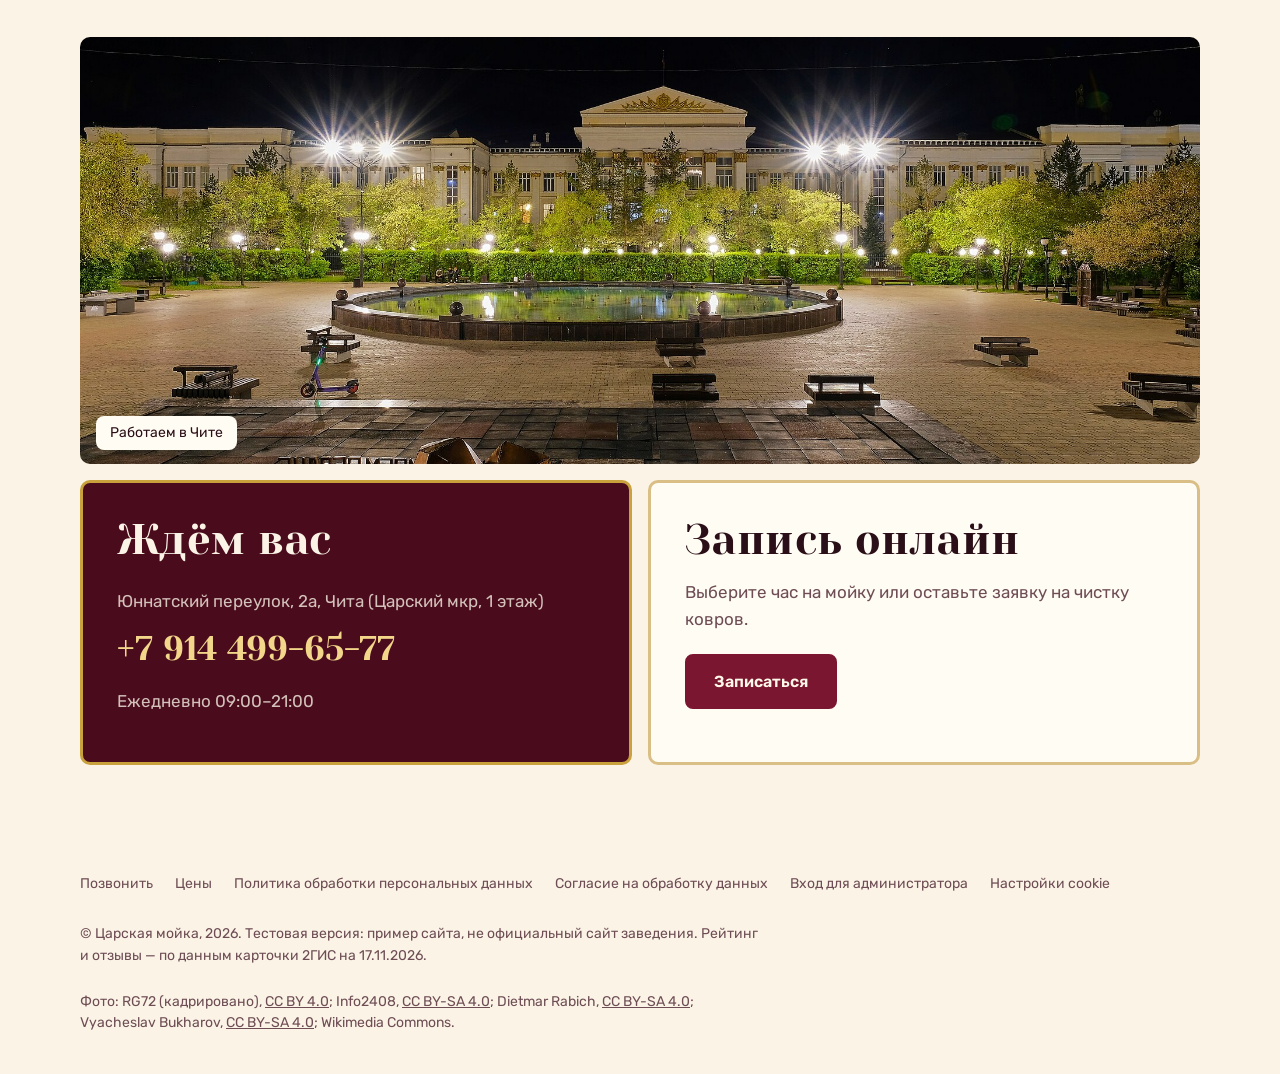
==== commit c4df7e82: "Новый дизайн: первый экран на телефоне, конкретный заголовок, фото по теме, свой блок, одно фото Чит" ====
--- a/index.html
+++ b/index.html
@@ -399,7 +399,7 @@
   <div class="hero v-center"><div class="in"><svg class="crown" viewBox="0 0 64 40" aria-hidden="true"><path d="M4 34l5-22 13 12L32 6l10 18 13-12 5 22z"/><rect x="4" y="35" width="56" height="4" rx="2"/><circle cx="9" cy="10" r="3"/><circle cx="32" cy="4" r="3"/><circle cx="55" cy="10" r="3"/></svg><h1>Мойка без&nbsp;очереди</h1><p class="lead">Юннатский переулок, 2а, ежедневно с 9 до 21. Выберите свободный час: встретим вовремя и вернём машину с блеском.</p><ul class="facts"><li><b>4,6</b>рейтинг в 2ГИС</li><li><b>147</b>отзывов</li><li><b>9–21</b>ежедневно</li></ul><div class="cta"><a class="btn" href="#tablo">Выбрать время</a><a class="btn soft" href="#ceny">Услуги</a></div></div><div class="pic"><img src="img/foam.jpg" width="1600" height="1000" alt="Машина в густой пене на мойке" fetchpriority="high"></div></div>
   <div class="board" id="tablo" data-board role="region" aria-labelledby="h-tablo"><div class="board-top"><h2 id="h-tablo"><span class="live" aria-hidden="true"></span>Свободное время</h2><div class="tabs" id="days-tabs" aria-label="День"></div></div><div class="hours" id="rows" aria-live="polite"><span class="hour wait">Загружаем…</span></div><noscript><p class="note">Расписание видно с включённым JavaScript. Записаться можно по телефону +7 (914) 499-65-77.</p></noscript><p class="note" id="board-note">Нажмите на свободный час, и он закрепится за вашим автомобилем.</p></div>
   <section id="ceny" aria-labelledby="h-ceny"><div class="head"><h2 id="h-ceny">Услуги</h2><p>Цены нам пока не переданы: администратор назовёт стоимость при подтверждении.</p></div><div class="chips" id="chips" aria-label="Класс автомобиля"></div><div class="plans" id="plans"></div></section>
-  <section class="sg" aria-labelledby="h-chas"><div class="head"><h2 id="h-chas">Каждый — к своему часу</h2><p>Запись закрепляет за машиной время. Никто не ждёт у ворот, посты не простаивают утром и не захлёбываются вечером.</p></div><div class="sg-g one"><figure class="sg-c on"><svg viewBox="0 0 420 180" role="img" aria-label="Три машины, у каждой своё время"><rect class="a-soft" x="10" y="16" width="128" height="40" rx="20"/><text class="a-t" x="74" y="43" text-anchor="middle">10:00</text><g transform="translate(26 92) scale(1)"><rect class="a-acc" x="0" y="16" width="96" height="22" rx="10"/><path class="a-acc" d="M18 18 30 3h36l14 15z"/><path class="a-glass" d="M32 15 39 7h12v8zM56 7h8l8 8H56z"/><circle class="a-ink" cx="24" cy="40" r="10"/><circle class="a-surf" cx="24" cy="40" r="4"/><circle class="a-ink" cx="72" cy="40" r="10"/><circle class="a-surf" cx="72" cy="40" r="4"/></g><rect class="a-soft" x="146" y="16" width="128" height="40" rx="20"/><text class="a-t" x="210" y="43" text-anchor="middle">11:00</text><g transform="translate(162 92) scale(1)"><rect class="a-acc" x="0" y="16" width="96" height="22" rx="10"/><path class="a-acc" d="M18 18 30 3h36l14 15z"/><path class="a-glass" d="M32 15 39 7h12v8zM56 7h8l8 8H56z"/><circle class="a-ink" cx="24" cy="40" r="10"/><circle class="a-surf" cx="24" cy="40" r="4"/><circle class="a-ink" cx="72" cy="40" r="10"/><circle class="a-surf" cx="72" cy="40" r="4"/></g><rect class="a-soft" x="282" y="16" width="128" height="40" rx="20"/><text class="a-t" x="346" y="43" text-anchor="middle">12:00</text><g transform="translate(298 92) scale(1)"><rect class="a-acc" x="0" y="16" width="96" height="22" rx="10"/><path class="a-acc" d="M18 18 30 3h36l14 15z"/><path class="a-glass" d="M32 15 39 7h12v8zM56 7h8l8 8H56z"/><circle class="a-ink" cx="24" cy="40" r="10"/><circle class="a-surf" cx="24" cy="40" r="4"/><circle class="a-ink" cx="72" cy="40" r="10"/><circle class="a-surf" cx="72" cy="40" r="4"/></g><rect class="a-line" x="0" y="146" width="420" height="9" rx="4.5"/><path class="a-live" d="M168 64l6-12 8 8 8-14 8 14 8-8 6 12z"/></svg><figcaption><b>Встретим вовремя</b>Выберите свободный час на табло, перезвоним и подтвердим. Ежедневно с 9 до 21.</figcaption></figure></div><p class="sg-cta"><a class="btn" href="#tablo">Выбрать время</a></p></section>
+  <section class="sg" aria-labelledby="h-chas"><div class="head"><h2 id="h-chas">Каждый — к своему часу</h2><p>Запись закрепляет за вашей машиной время, поэтому ждать у ворот не придётся.</p></div><div class="sg-g one"><figure class="sg-c on"><svg viewBox="0 0 420 180" role="img" aria-label="Три машины, у каждой своё время"><rect class="a-soft" x="10" y="16" width="128" height="40" rx="20"/><text class="a-t" x="74" y="43" text-anchor="middle">10:00</text><g transform="translate(26 92) scale(1)"><rect class="a-acc" x="0" y="16" width="96" height="22" rx="10"/><path class="a-acc" d="M18 18 30 3h36l14 15z"/><path class="a-glass" d="M32 15 39 7h12v8zM56 7h8l8 8H56z"/><circle class="a-ink" cx="24" cy="40" r="10"/><circle class="a-surf" cx="24" cy="40" r="4"/><circle class="a-ink" cx="72" cy="40" r="10"/><circle class="a-surf" cx="72" cy="40" r="4"/></g><rect class="a-soft" x="146" y="16" width="128" height="40" rx="20"/><text class="a-t" x="210" y="43" text-anchor="middle">11:00</text><g transform="translate(162 92) scale(1)"><rect class="a-acc" x="0" y="16" width="96" height="22" rx="10"/><path class="a-acc" d="M18 18 30 3h36l14 15z"/><path class="a-glass" d="M32 15 39 7h12v8zM56 7h8l8 8H56z"/><circle class="a-ink" cx="24" cy="40" r="10"/><circle class="a-surf" cx="24" cy="40" r="4"/><circle class="a-ink" cx="72" cy="40" r="10"/><circle class="a-surf" cx="72" cy="40" r="4"/></g><rect class="a-soft" x="282" y="16" width="128" height="40" rx="20"/><text class="a-t" x="346" y="43" text-anchor="middle">12:00</text><g transform="translate(298 92) scale(1)"><rect class="a-acc" x="0" y="16" width="96" height="22" rx="10"/><path class="a-acc" d="M18 18 30 3h36l14 15z"/><path class="a-glass" d="M32 15 39 7h12v8zM56 7h8l8 8H56z"/><circle class="a-ink" cx="24" cy="40" r="10"/><circle class="a-surf" cx="24" cy="40" r="4"/><circle class="a-ink" cx="72" cy="40" r="10"/><circle class="a-surf" cx="72" cy="40" r="4"/></g><rect class="a-line" x="0" y="146" width="420" height="9" rx="4.5"/><path class="a-live" d="M168 64l6-12 8 8 8-14 8 14 8-8 6 12z"/></svg><figcaption><b>Встретим вовремя</b>Выберите свободный час на табло, перезвоним и подтвердим. Ежедневно с 9 до 21.</figcaption></figure></div><p class="sg-cta"><a class="btn" href="#tablo">Выбрать время</a></p></section>
   <section aria-label="Чита"><div class="strip"><figure><img src="img/interior2.jpg" width="1600" height="1000" alt="Чистка кожаного сиденья щёткой" loading="lazy"></figure><figure><img src="img/glossy.jpg" width="1600" height="1000" alt="Чистый блестящий чёрный кузов крупным планом" loading="lazy"></figure></div></section>
   <section id="kontakty" aria-labelledby="h-kont"><figure class="city"><img src="img/lenin.jpg" width="1600" height="1000" alt="Площадь в центре Читы" loading="lazy"><figcaption>Работаем в Чите</figcaption></figure><div class="contact"><div class="card dark"><h2 id="h-kont">Ждём вас</h2><p><a id="c-addr" href="#" target="_blank" rel="noopener">Юннатский переулок, 2а, Чита (Царский мкр, 1 этаж)</a></p><a class="big" id="c-tel" href="#"></a><p id="c-hrs"></p><div class="links" id="c-links"></div></div><div class="card"><h2>Запись онлайн</h2><p class="txt">Выберите час на мойку или оставьте заявку на чистку ковров.</p><button class="btn" type="button" data-book>Записаться</button></div></div></section>
 </main>
